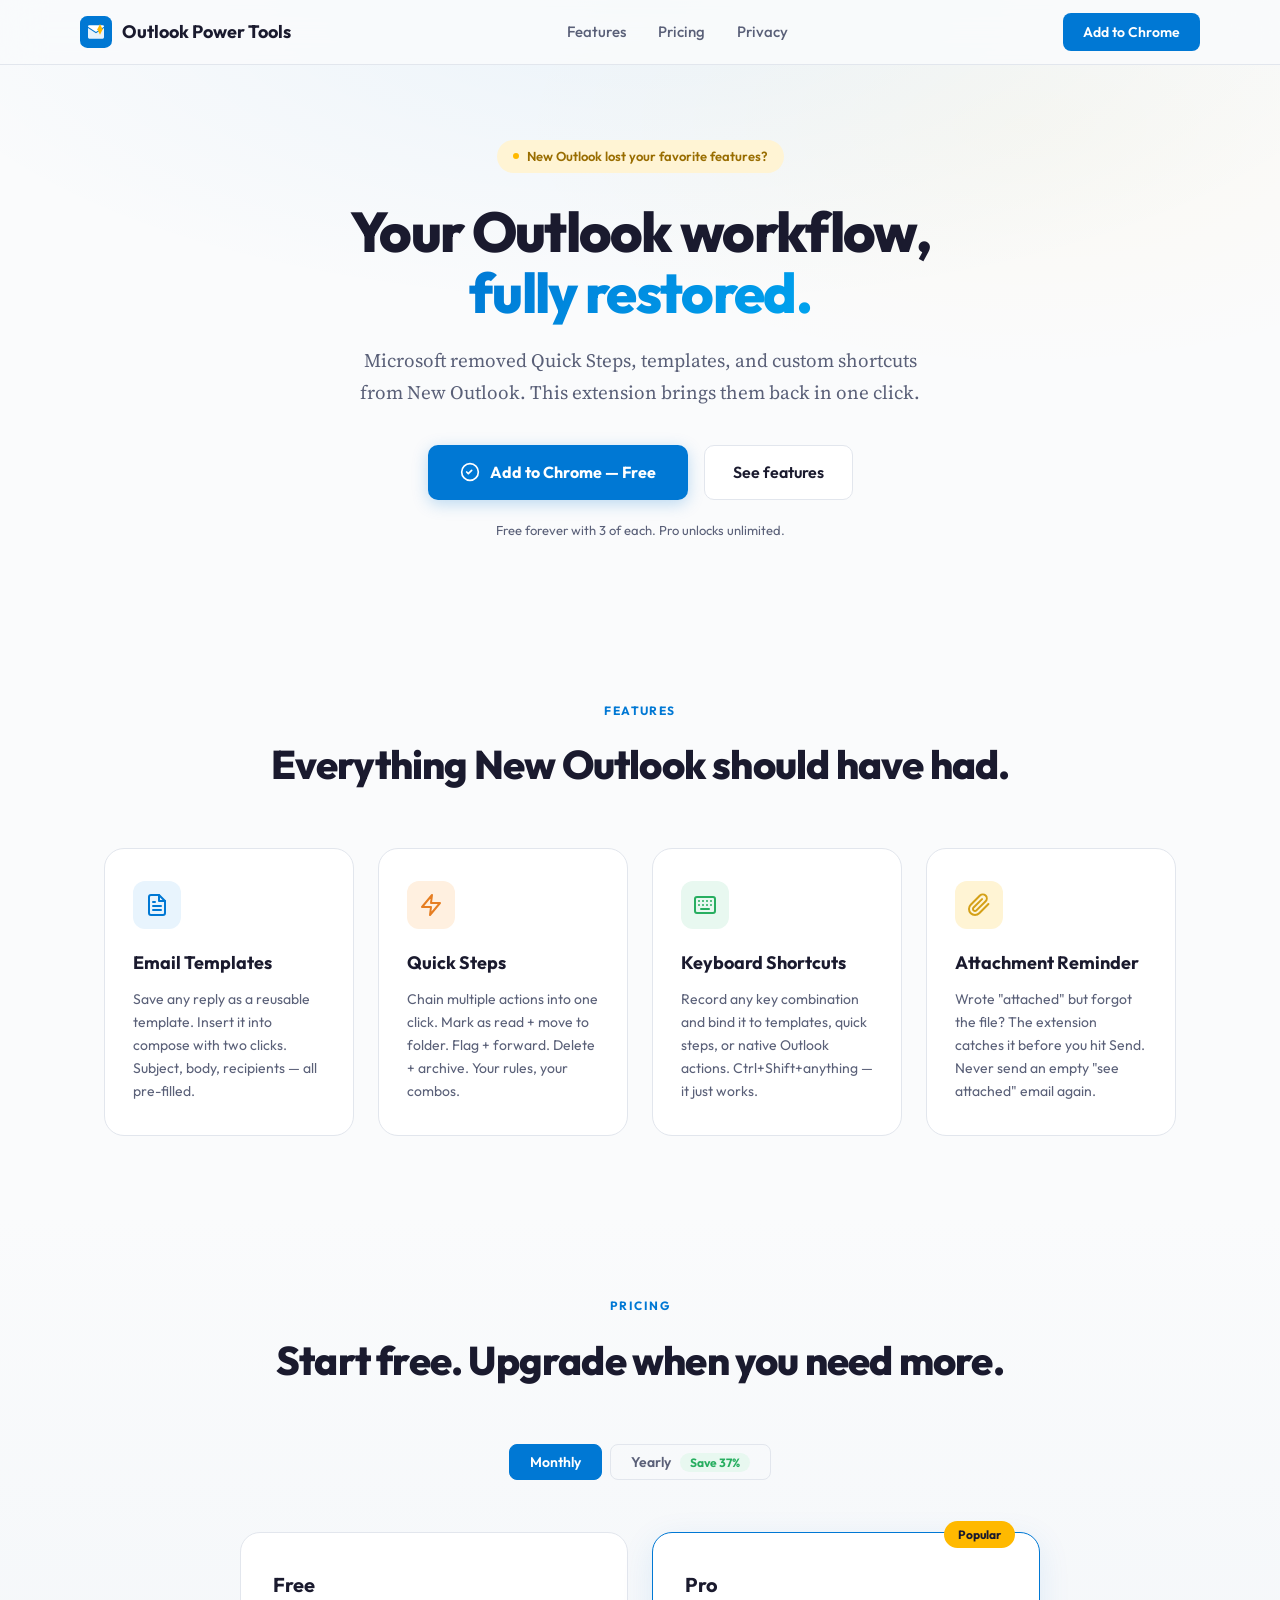
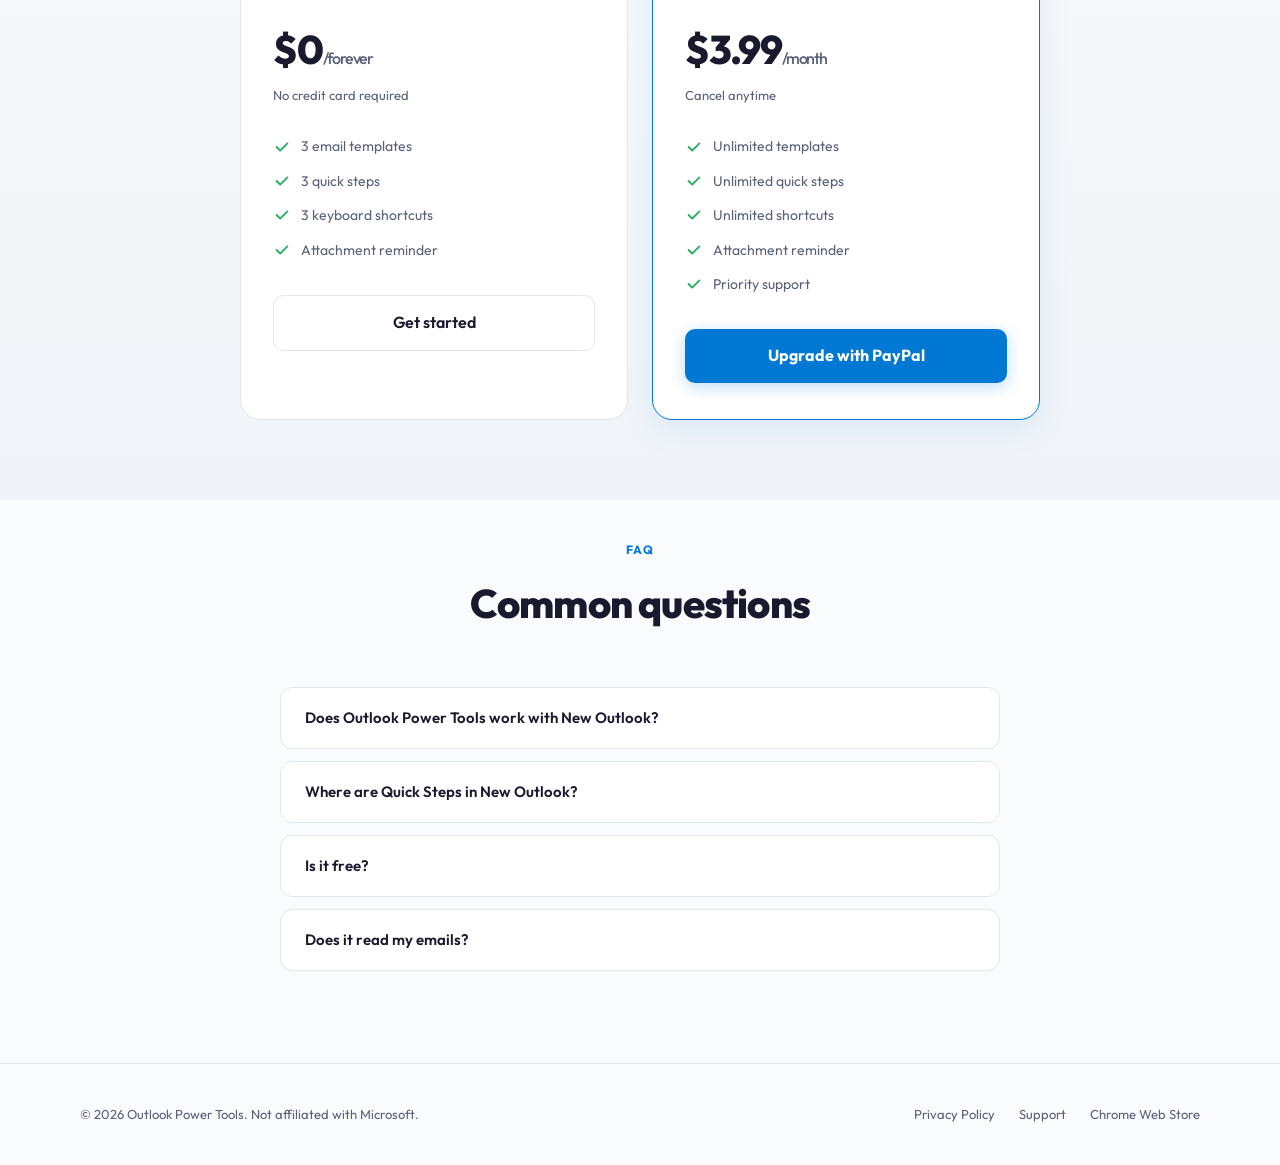
==== index.html @ baf01edd "fix: фавиконки, og-image, webmanifest, SEO теги Co-Authored-By: Claude Opus 4.6 (1M context) <norepl" ====
<!DOCTYPE html>
<html lang="en">
<head>
  <meta charset="UTF-8">
  <meta name="viewport" content="width=device-width, initial-scale=1.0">
  <title>Outlook Power Tools — Templates, Quick Steps & Shortcuts for New Outlook</title>
  <meta name="description" content="Bring back email templates, quick steps, keyboard shortcuts and attachment reminder to New Outlook. Free Chrome extension for Outlook 365 and outlook.live.com.">
  <link rel="canonical" href="https://outlookpowertools.com/">
  <link rel="icon" type="image/png" sizes="96x96" href="/favicon-96x96.png">
  <link rel="icon" type="image/svg+xml" href="/favicon.svg">
  <link rel="shortcut icon" href="/favicon.ico">
  <link rel="apple-touch-icon" sizes="180x180" href="/apple-touch-icon.png">
  <link rel="manifest" href="/site.webmanifest">

  <!-- Open Graph -->
  <meta property="og:title" content="Outlook Power Tools — Restore Missing Features in New Outlook">
  <meta property="og:description" content="Email templates, quick steps, keyboard shortcuts and attachment reminder for New Outlook. Free Chrome extension.">
  <meta property="og:type" content="website">
  <meta property="og:url" content="https://outlookpowertools.com/">
  <meta property="og:image" content="https://outlookpowertools.com/og-image.png">
  <meta property="og:locale" content="en_US">
  <meta property="og:site_name" content="Outlook Power Tools">
  <meta name="twitter:card" content="summary_large_image">
  <meta name="twitter:title" content="Outlook Power Tools — Restore Missing Features in New Outlook">
  <meta name="twitter:description" content="Email templates, quick steps, keyboard shortcuts and attachment reminder. Free Chrome extension.">
  <meta name="twitter:image" content="https://outlookpowertools.com/og-image.png">

  <!-- Schema.org JSON-LD -->
  <script type="application/ld+json">
  {
    "@context": "https://schema.org",
    "@type": "SoftwareApplication",
    "name": "Outlook Power Tools",
    "description": "Chrome extension that brings back email templates, quick steps, keyboard shortcuts and attachment reminder to New Outlook (OWA).",
    "url": "https://outlookpowertools.com/",
    "applicationCategory": "BrowserExtension",
    "operatingSystem": "Chrome",
    "offers": [
      {
        "@type": "Offer",
        "price": "0",
        "priceCurrency": "USD",
        "description": "Free plan: 3 templates, 3 quick steps, 3 shortcuts"
      },
      {
        "@type": "Offer",
        "price": "3.99",
        "priceCurrency": "USD",
        "billingIncrement": "P1M",
        "description": "Pro monthly: unlimited templates, quick steps, shortcuts"
      }
    ],
    "author": {
      "@type": "Organization",
      "name": "Outlook Power Tools",
      "url": "https://outlookpowertools.com/"
    }
  }
  </script>
  <script type="application/ld+json">
  {
    "@context": "https://schema.org",
    "@type": "FAQPage",
    "mainEntity": [
      {
        "@type": "Question",
        "name": "Does Outlook Power Tools work with New Outlook?",
        "acceptedAnswer": {
          "@type": "Answer",
          "text": "Yes. It works on outlook.live.com, outlook.office.com, and outlook.office365.com — all versions of New Outlook in the browser."
        }
      },
      {
        "@type": "Question",
        "name": "Is it free?",
        "acceptedAnswer": {
          "@type": "Answer",
          "text": "Yes. The free plan includes 3 email templates, 3 quick steps, 3 keyboard shortcuts, and the attachment reminder. Pro ($3.99/mo) unlocks unlimited."
        }
      },
      {
        "@type": "Question",
        "name": "Where are Quick Steps in New Outlook?",
        "acceptedAnswer": {
          "@type": "Answer",
          "text": "Microsoft limited Quick Steps in New Outlook. Outlook Power Tools restores them as a Chrome extension — create custom action combos (mark as read + move, flag + forward) and run them with one click."
        }
      },
      {
        "@type": "Question",
        "name": "Does it read my emails?",
        "acceptedAnswer": {
          "@type": "Answer",
          "text": "No. Templates and shortcuts are stored locally in your browser (chrome.storage). The extension does not read, store, or transmit email content."
        }
      }
    ]
  }
  </script>

  <link rel="preconnect" href="https://fonts.googleapis.com">
  <link rel="preconnect" href="https://fonts.gstatic.com" crossorigin>
  <link href="https://fonts.googleapis.com/css2?family=Outfit:wght@400;500;600;700;800&family=Source+Serif+4:ital,wght@0,400;0,600;1,400&display=swap" rel="stylesheet">
  <style>
    *, *::before, *::after { margin: 0; padding: 0; box-sizing: border-box; }

    :root {
      --blue: #0078D4;
      --blue-dark: #005A9E;
      --blue-light: #E8F4FD;
      --amber: #FFB900;
      --amber-light: #FFF4D4;
      --bg: #FAFBFC;
      --surface: #FFFFFF;
      --text: #1A1A2E;
      --text-secondary: #5A6078;
      --border: #E2E6ED;
      --radius: 12px;
      --radius-lg: 20px;
    }

    html { scroll-behavior: smooth; }

    body {
      font-family: 'Outfit', sans-serif;
      background: var(--bg);
      color: var(--text);
      line-height: 1.6;
      -webkit-font-smoothing: antialiased;
    }

    /* ===== NAV ===== */
    nav {
      position: fixed; top: 0; left: 0; right: 0; z-index: 100;
      background: rgba(250, 251, 252, 0.85);
      backdrop-filter: blur(20px);
      border-bottom: 1px solid var(--border);
      padding: 0 24px;
    }
    .nav-inner {
      max-width: 1120px; margin: 0 auto;
      display: flex; align-items: center; justify-content: space-between;
      height: 64px;
    }
    .nav-brand {
      display: flex; align-items: center; gap: 10px;
      font-weight: 700; font-size: 18px; color: var(--text);
      text-decoration: none;
    }
    .nav-brand svg { width: 32px; height: 32px; }
    .nav-links { display: flex; gap: 32px; list-style: none; }
    .nav-links a {
      color: var(--text-secondary); text-decoration: none;
      font-size: 15px; font-weight: 500;
      transition: color 0.2s;
    }
    .nav-links a:hover { color: var(--blue); }
    .nav-cta {
      background: var(--blue); color: white;
      padding: 8px 20px; border-radius: 8px;
      text-decoration: none; font-weight: 600; font-size: 14px;
      transition: background 0.2s, transform 0.15s;
    }
    .nav-cta:hover { background: var(--blue-dark); transform: translateY(-1px); }

    /* ===== HERO ===== */
    .hero {
      padding: 140px 24px 80px;
      text-align: center;
      position: relative;
      overflow: hidden;
    }
    .hero::before {
      content: '';
      position: absolute; top: 0; left: 0; right: 0; bottom: 0;
      background:
        radial-gradient(ellipse 60% 50% at 50% 0%, rgba(0,120,212,0.06) 0%, transparent 100%),
        radial-gradient(ellipse 40% 40% at 80% 20%, rgba(255,185,0,0.04) 0%, transparent 100%);
      pointer-events: none;
    }
    .hero-inner { max-width: 780px; margin: 0 auto; position: relative; }
    .hero-badge {
      display: inline-flex; align-items: center; gap: 8px;
      background: var(--amber-light); color: #996D00;
      padding: 6px 16px; border-radius: 100px;
      font-size: 13px; font-weight: 600;
      margin-bottom: 28px;
      animation: fadeInDown 0.6s ease-out;
    }
    .hero-badge::before {
      content: ''; width: 6px; height: 6px;
      background: var(--amber); border-radius: 50%;
    }
    h1 {
      font-size: clamp(36px, 5vw, 56px);
      font-weight: 800;
      line-height: 1.1;
      letter-spacing: -0.03em;
      margin-bottom: 20px;
      animation: fadeInUp 0.7s ease-out;
    }
    h1 .accent {
      background: linear-gradient(135deg, var(--blue) 0%, #00A4EF 100%);
      -webkit-background-clip: text; -webkit-text-fill-color: transparent;
      background-clip: text;
    }
    .hero-sub {
      font-family: 'Source Serif 4', serif;
      font-size: 19px; color: var(--text-secondary);
      max-width: 560px; margin: 0 auto 36px;
      line-height: 1.7;
      animation: fadeInUp 0.8s ease-out;
    }
    .hero-actions {
      display: flex; gap: 16px; justify-content: center; flex-wrap: wrap;
      animation: fadeInUp 0.9s ease-out;
    }
    .btn-primary {
      display: inline-flex; align-items: center; gap: 10px;
      background: var(--blue); color: white;
      padding: 14px 32px; border-radius: 10px;
      text-decoration: none; font-weight: 700; font-size: 16px;
      transition: all 0.2s; border: none; cursor: pointer;
      box-shadow: 0 4px 16px rgba(0,120,212,0.25);
    }
    .btn-primary:hover {
      background: var(--blue-dark);
      transform: translateY(-2px);
      box-shadow: 0 8px 24px rgba(0,120,212,0.3);
    }
    .btn-primary svg { width: 20px; height: 20px; }
    .btn-secondary {
      display: inline-flex; align-items: center; gap: 8px;
      background: var(--surface); color: var(--text);
      padding: 14px 28px; border-radius: 10px;
      text-decoration: none; font-weight: 600; font-size: 16px;
      border: 1px solid var(--border);
      transition: all 0.2s;
    }
    .btn-secondary:hover {
      border-color: var(--blue); color: var(--blue);
      transform: translateY(-1px);
    }
    .hero-note {
      margin-top: 20px; font-size: 13px;
      color: var(--text-secondary);
      animation: fadeInUp 1s ease-out;
    }

    /* ===== FEATURES ===== */
    .features {
      padding: 80px 24px;
      max-width: 1120px; margin: 0 auto;
    }
    .section-label {
      text-transform: uppercase; letter-spacing: 0.12em;
      font-size: 12px; font-weight: 700; color: var(--blue);
      text-align: center; margin-bottom: 12px;
    }
    .section-title {
      text-align: center; font-size: clamp(28px, 3.5vw, 40px);
      font-weight: 800; letter-spacing: -0.02em;
      margin-bottom: 52px;
    }
    .features-grid {
      display: grid;
      grid-template-columns: repeat(auto-fit, minmax(250px, 1fr));
      gap: 24px;
    }
    .feature-card {
      background: var(--surface);
      border: 1px solid var(--border);
      border-radius: var(--radius-lg);
      padding: 32px 28px;
      transition: all 0.3s;
      position: relative;
      overflow: hidden;
    }
    .feature-card::after {
      content: '';
      position: absolute; top: 0; left: 0; right: 0;
      height: 3px; background: var(--blue);
      transform: scaleX(0); transform-origin: left;
      transition: transform 0.3s;
    }
    .feature-card:hover {
      border-color: transparent;
      box-shadow: 0 8px 32px rgba(0,0,0,0.06), 0 0 0 1px rgba(0,120,212,0.1);
      transform: translateY(-4px);
    }
    .feature-card:hover::after { transform: scaleX(1); }
    .feature-icon {
      width: 48px; height: 48px;
      border-radius: 12px;
      display: flex; align-items: center; justify-content: center;
      margin-bottom: 20px;
      font-size: 22px;
    }
    .feature-icon.tpl { background: var(--blue-light); color: var(--blue); }
    .feature-icon.qs { background: #FFF0E0; color: #E67E22; }
    .feature-icon.kb { background: #E8F8F0; color: #27AE60; }
    .feature-icon.att { background: var(--amber-light); color: #D4A017; }
    .feature-card h3 {
      font-size: 18px; font-weight: 700;
      margin-bottom: 10px;
    }
    .feature-card p {
      font-size: 14px; line-height: 1.65;
      color: var(--text-secondary);
    }

    /* ===== PRICING ===== */
    .pricing {
      padding: 80px 24px;
      background: linear-gradient(180deg, var(--bg) 0%, #F0F4F8 100%);
    }
    .pricing-inner { max-width: 800px; margin: 0 auto; }
    .pricing-grid {
      display: grid;
      grid-template-columns: 1fr 1fr;
      gap: 24px; margin-top: 52px;
    }
    .price-card {
      background: var(--surface);
      border: 1px solid var(--border);
      border-radius: var(--radius-lg);
      padding: 36px 32px;
      position: relative;
    }
    .price-card.pro {
      border-color: var(--blue);
      box-shadow: 0 8px 32px rgba(0,120,212,0.1);
    }
    .price-card.pro::before {
      content: 'Popular';
      position: absolute; top: -12px; right: 24px;
      background: var(--amber); color: #1A1A2E;
      font-size: 12px; font-weight: 700;
      padding: 4px 14px; border-radius: 100px;
    }
    .price-card h3 {
      font-size: 20px; font-weight: 700;
      margin-bottom: 4px;
    }
    .price-card .price {
      font-size: 40px; font-weight: 800;
      letter-spacing: -0.03em;
      margin: 16px 0 4px;
    }
    .price-card .price span { font-size: 16px; font-weight: 500; color: var(--text-secondary); }
    .price-card .price-note {
      font-size: 13px; color: var(--text-secondary);
      margin-bottom: 24px;
    }
    .price-card ul {
      list-style: none; margin-bottom: 28px;
    }
    .price-card li {
      padding: 6px 0; font-size: 14px;
      display: flex; align-items: center; gap: 10px;
      color: var(--text-secondary);
    }
    .price-card li::before {
      content: '';
      width: 18px; height: 18px; flex-shrink: 0;
      background: url("data:image/svg+xml,%3Csvg xmlns='http://www.w3.org/2000/svg' viewBox='0 0 20 20' fill='%2327AE60'%3E%3Cpath d='M16.707 5.293a1 1 0 010 1.414l-8 8a1 1 0 01-1.414 0l-4-4a1 1 0 111.414-1.414L8 12.586l7.293-7.293a1 1 0 011.414 0z'/%3E%3C/svg%3E") no-repeat center/contain;
    }
    .price-card .btn-primary { width: 100%; justify-content: center; }
    .price-card .btn-secondary { width: 100%; justify-content: center; }
    .price-toggle {
      display: flex; gap: 8px; justify-content: center;
      margin-bottom: 8px;
    }
    .price-toggle button {
      background: transparent; border: 1px solid var(--border);
      padding: 8px 20px; border-radius: 8px;
      font-family: inherit; font-size: 14px; font-weight: 600;
      cursor: pointer; color: var(--text-secondary);
      transition: all 0.2s;
    }
    .price-toggle button.active {
      background: var(--blue); color: white; border-color: var(--blue);
    }
    .price-save {
      background: #E8F8F0; color: #27AE60;
      font-size: 12px; font-weight: 700;
      padding: 2px 10px; border-radius: 100px;
      margin-left: 6px;
    }

    /* ===== FOOTER ===== */
    footer {
      padding: 40px 24px;
      border-top: 1px solid var(--border);
      text-align: center;
    }
    .footer-inner {
      max-width: 1120px; margin: 0 auto;
      display: flex; align-items: center; justify-content: space-between;
      flex-wrap: wrap; gap: 16px;
    }
    footer p { font-size: 13px; color: var(--text-secondary); }
    .footer-links { display: flex; gap: 24px; }
    .footer-links a {
      font-size: 13px; color: var(--text-secondary);
      text-decoration: none; transition: color 0.2s;
    }
    .footer-links a:hover { color: var(--blue); }

    /* ===== ANIMATIONS ===== */
    @keyframes fadeInUp {
      from { opacity: 0; transform: translateY(20px); }
      to { opacity: 1; transform: translateY(0); }
    }
    @keyframes fadeInDown {
      from { opacity: 0; transform: translateY(-10px); }
      to { opacity: 1; transform: translateY(0); }
    }

    /* ===== RESPONSIVE ===== */
    @media (max-width: 768px) {
      .nav-links { display: none; }
      .pricing-grid { grid-template-columns: 1fr; }
      .footer-inner { flex-direction: column; text-align: center; }
      .hero { padding: 120px 20px 60px; }
    }
  </style>
</head>
<body>

<!-- NAV -->
<nav>
  <div class="nav-inner">
    <a href="/" class="nav-brand">
      <svg viewBox="0 0 48 48" fill="none" xmlns="http://www.w3.org/2000/svg">
        <rect width="48" height="48" rx="11" fill="url(#g1)"/>
        <path d="M12 18l12 8 12-8v14a2 2 0 01-2 2H14a2 2 0 01-2-2V18z" fill="#fff" opacity="0.9"/>
        <path d="M12 16a2 2 0 012-2h20a2 2 0 012 2l-12 8-12-8z" fill="#fff"/>
        <path d="M30 12l4 8-4 8-4-8 4-8z" fill="#FFB900"/>
        <defs><linearGradient id="g1" x1="0" y1="0" x2="48" y2="48"><stop stop-color="#0078D4"/><stop offset="1" stop-color="#004A8C"/></linearGradient></defs>
      </svg>
      Outlook Power Tools
    </a>
    <ul class="nav-links">
      <li><a href="#features">Features</a></li>
      <li><a href="#pricing">Pricing</a></li>
      <li><a href="/privacy.html">Privacy</a></li>
    </ul>
    <a href="https://chromewebstore.google.com/detail/outlook-power-tools" class="nav-cta">Add to Chrome</a>
  </div>
</nav>

<!-- HERO -->
<section class="hero">
  <div class="hero-inner">
    <div class="hero-badge">New Outlook lost your favorite features?</div>
    <h1>Your Outlook workflow,<br><span class="accent">fully restored.</span></h1>
    <p class="hero-sub">
      Microsoft removed Quick Steps, templates, and custom shortcuts from New Outlook.
      This extension brings them back in one click.
    </p>
    <div class="hero-actions">
      <a href="https://chromewebstore.google.com/detail/outlook-power-tools" class="btn-primary">
        <svg viewBox="0 0 24 24" fill="none" stroke="currentColor" stroke-width="2" stroke-linecap="round" stroke-linejoin="round"><circle cx="12" cy="12" r="10"/><path d="M8 12l2 2 4-4"/></svg>
        Add to Chrome &mdash; Free
      </a>
      <a href="#features" class="btn-secondary">See features</a>
    </div>
    <p class="hero-note">Free forever with 3 of each. Pro unlocks unlimited.</p>
  </div>
</section>

<!-- FEATURES -->
<section class="features" id="features">
  <p class="section-label">Features</p>
  <h2 class="section-title">Everything New Outlook should have had.</h2>
  <div class="features-grid">
    <div class="feature-card">
      <div class="feature-icon tpl">
        <svg width="24" height="24" viewBox="0 0 24 24" fill="none" stroke="currentColor" stroke-width="2" stroke-linecap="round" stroke-linejoin="round"><path d="M14 2H6a2 2 0 00-2 2v16a2 2 0 002 2h12a2 2 0 002-2V8z"/><path d="M14 2v6h6"/><path d="M16 13H8"/><path d="M16 17H8"/><path d="M10 9H8"/></svg>
      </div>
      <h3>Email Templates</h3>
      <p>Save any reply as a reusable template. Insert it into compose with two clicks. Subject, body, recipients&nbsp;&mdash; all pre-filled.</p>
    </div>
    <div class="feature-card">
      <div class="feature-icon qs">
        <svg width="24" height="24" viewBox="0 0 24 24" fill="none" stroke="currentColor" stroke-width="2" stroke-linecap="round" stroke-linejoin="round"><path d="M13 2L3 14h9l-1 8 10-12h-9l1-8z"/></svg>
      </div>
      <h3>Quick Steps</h3>
      <p>Chain multiple actions into one click. Mark&nbsp;as&nbsp;read + move to folder. Flag + forward. Delete + archive. Your rules, your combos.</p>
    </div>
    <div class="feature-card">
      <div class="feature-icon kb">
        <svg width="24" height="24" viewBox="0 0 24 24" fill="none" stroke="currentColor" stroke-width="2" stroke-linecap="round" stroke-linejoin="round"><rect x="2" y="4" width="20" height="16" rx="2"/><path d="M6 8h.01"/><path d="M10 8h.01"/><path d="M14 8h.01"/><path d="M18 8h.01"/><path d="M6 12h.01"/><path d="M10 12h.01"/><path d="M14 12h.01"/><path d="M18 12h.01"/><path d="M8 16h8"/></svg>
      </div>
      <h3>Keyboard Shortcuts</h3>
      <p>Record any key combination and bind it to templates, quick steps, or native Outlook actions. Ctrl+Shift+anything&nbsp;&mdash; it just works.</p>
    </div>
    <div class="feature-card">
      <div class="feature-icon att">
        <svg width="24" height="24" viewBox="0 0 24 24" fill="none" stroke="currentColor" stroke-width="2" stroke-linecap="round" stroke-linejoin="round"><path d="M21.44 11.05l-9.19 9.19a6 6 0 01-8.49-8.49l9.19-9.19a4 4 0 015.66 5.66l-9.2 9.19a2 2 0 01-2.83-2.83l8.49-8.48"/></svg>
      </div>
      <h3>Attachment Reminder</h3>
      <p>Wrote "attached" but forgot the file? The extension catches it before you hit Send. Never send an empty "see attached" email again.</p>
    </div>
  </div>
</section>

<!-- PRICING -->
<section class="pricing" id="pricing">
  <div class="pricing-inner">
    <p class="section-label">Pricing</p>
    <h2 class="section-title">Start free. Upgrade when you need more.</h2>
    <div class="price-toggle">
      <button class="active" onclick="setPricing('monthly')">Monthly</button>
      <button onclick="setPricing('yearly')">Yearly <span class="price-save">Save 37%</span></button>
    </div>
    <div class="pricing-grid">
      <div class="price-card">
        <h3>Free</h3>
        <div class="price">$0<span>/forever</span></div>
        <p class="price-note">No credit card required</p>
        <ul>
          <li>3 email templates</li>
          <li>3 quick steps</li>
          <li>3 keyboard shortcuts</li>
          <li>Attachment reminder</li>
        </ul>
        <a href="https://chromewebstore.google.com/detail/outlook-power-tools" class="btn-secondary">Get started</a>
      </div>
      <div class="price-card pro">
        <h3>Pro</h3>
        <div class="price" id="pro-price">$3.99<span>/month</span></div>
        <p class="price-note" id="pro-note">Cancel anytime</p>
        <ul>
          <li>Unlimited templates</li>
          <li>Unlimited quick steps</li>
          <li>Unlimited shortcuts</li>
          <li>Attachment reminder</li>
          <li>Priority support</li>
        </ul>
        <a href="#" class="btn-primary" id="pro-cta" onclick="subscribe(event)">Upgrade with PayPal</a>
      </div>
    </div>
  </div>
</section>

<!-- FAQ -->
<section class="features" id="faq" style="padding-top: 40px;">
  <p class="section-label">FAQ</p>
  <h2 class="section-title">Common questions</h2>
  <div style="max-width: 720px; margin: 0 auto;">
    <details style="border: 1px solid var(--border); border-radius: var(--radius); margin-bottom: 12px; background: var(--surface);">
      <summary style="padding: 18px 24px; font-weight: 600; font-size: 15px; cursor: pointer; list-style: none;">Does Outlook Power Tools work with New Outlook?</summary>
      <p style="padding: 0 24px 18px; color: var(--text-secondary); font-size: 14px; line-height: 1.7;">Yes. It works on outlook.live.com, outlook.office.com, and outlook.office365.com — all versions of New Outlook in the browser. Compatible with any Chromium-based browser.</p>
    </details>
    <details style="border: 1px solid var(--border); border-radius: var(--radius); margin-bottom: 12px; background: var(--surface);">
      <summary style="padding: 18px 24px; font-weight: 600; font-size: 15px; cursor: pointer; list-style: none;">Where are Quick Steps in New Outlook?</summary>
      <p style="padding: 0 24px 18px; color: var(--text-secondary); font-size: 14px; line-height: 1.7;">Microsoft limited Quick Steps in New Outlook. This extension restores them — create custom action combos (mark as read + move to folder, flag + forward) and run them with one click or a keyboard shortcut.</p>
    </details>
    <details style="border: 1px solid var(--border); border-radius: var(--radius); margin-bottom: 12px; background: var(--surface);">
      <summary style="padding: 18px 24px; font-weight: 600; font-size: 15px; cursor: pointer; list-style: none;">Is it free?</summary>
      <p style="padding: 0 24px 18px; color: var(--text-secondary); font-size: 14px; line-height: 1.7;">Yes. The free plan includes 3 email templates, 3 quick steps, 3 keyboard shortcuts, and the attachment reminder (always free). Pro ($3.99/month or $29.99/year) unlocks unlimited everything.</p>
    </details>
    <details style="border: 1px solid var(--border); border-radius: var(--radius); margin-bottom: 12px; background: var(--surface);">
      <summary style="padding: 18px 24px; font-weight: 600; font-size: 15px; cursor: pointer; list-style: none;">Does it read my emails?</summary>
      <p style="padding: 0 24px 18px; color: var(--text-secondary); font-size: 14px; line-height: 1.7;">No. Templates and shortcuts are stored locally in your browser. The extension does not read, store, or transmit your email content. See our <a href="/privacy.html" style="color: var(--blue);">privacy policy</a>.</p>
    </details>
  </div>
</section>

<!-- FOOTER -->
<footer>
  <div class="footer-inner">
    <p>&copy; 2026 Outlook Power Tools. Not affiliated with Microsoft.</p>
    <div class="footer-links">
      <a href="/privacy.html">Privacy Policy</a>
      <a href="mailto:novikn552ta@gmail.com">Support</a>
      <a href="https://chromewebstore.google.com/detail/outlook-power-tools">Chrome Web Store</a>
    </div>
  </div>
</footer>

<script>
  const plans = {
    monthly: { price: '$3.99', period: '/month', note: 'Cancel anytime', id: 'P-3ED32411AR166760ENHFMPIA' },
    yearly:  { price: '$29.99', period: '/year', note: 'Billed annually', id: 'P-6L126337BR7439135NHFMPII' }
  };
  let currentPlan = 'monthly';

  function setPricing(type) {
    currentPlan = type;
    const p = plans[type];
    document.getElementById('pro-price').innerHTML = `${p.price}<span>${p.period}</span>`;
    document.getElementById('pro-note').textContent = p.note;
    document.querySelectorAll('.price-toggle button').forEach(b => b.classList.remove('active'));
    event.target.closest('button').classList.add('active');
  }

  function subscribe(e) {
    e.preventDefault();
    const planId = plans[currentPlan].id;
    window.open(`https://www.paypal.com/webapps/billing/plans/subscribe?plan_id=${planId}`, '_blank');
  }

  // Intersection Observer для анимаций
  const observer = new IntersectionObserver((entries) => {
    entries.forEach(entry => {
      if (entry.isIntersecting) {
        entry.target.style.opacity = '1';
        entry.target.style.transform = 'translateY(0)';
      }
    });
  }, { threshold: 0.1 });

  document.querySelectorAll('.feature-card, .price-card').forEach(el => {
    el.style.opacity = '0';
    el.style.transform = 'translateY(20px)';
    el.style.transition = 'opacity 0.5s ease, transform 0.5s ease';
    observer.observe(el);
  });
</script>

</body>
</html>
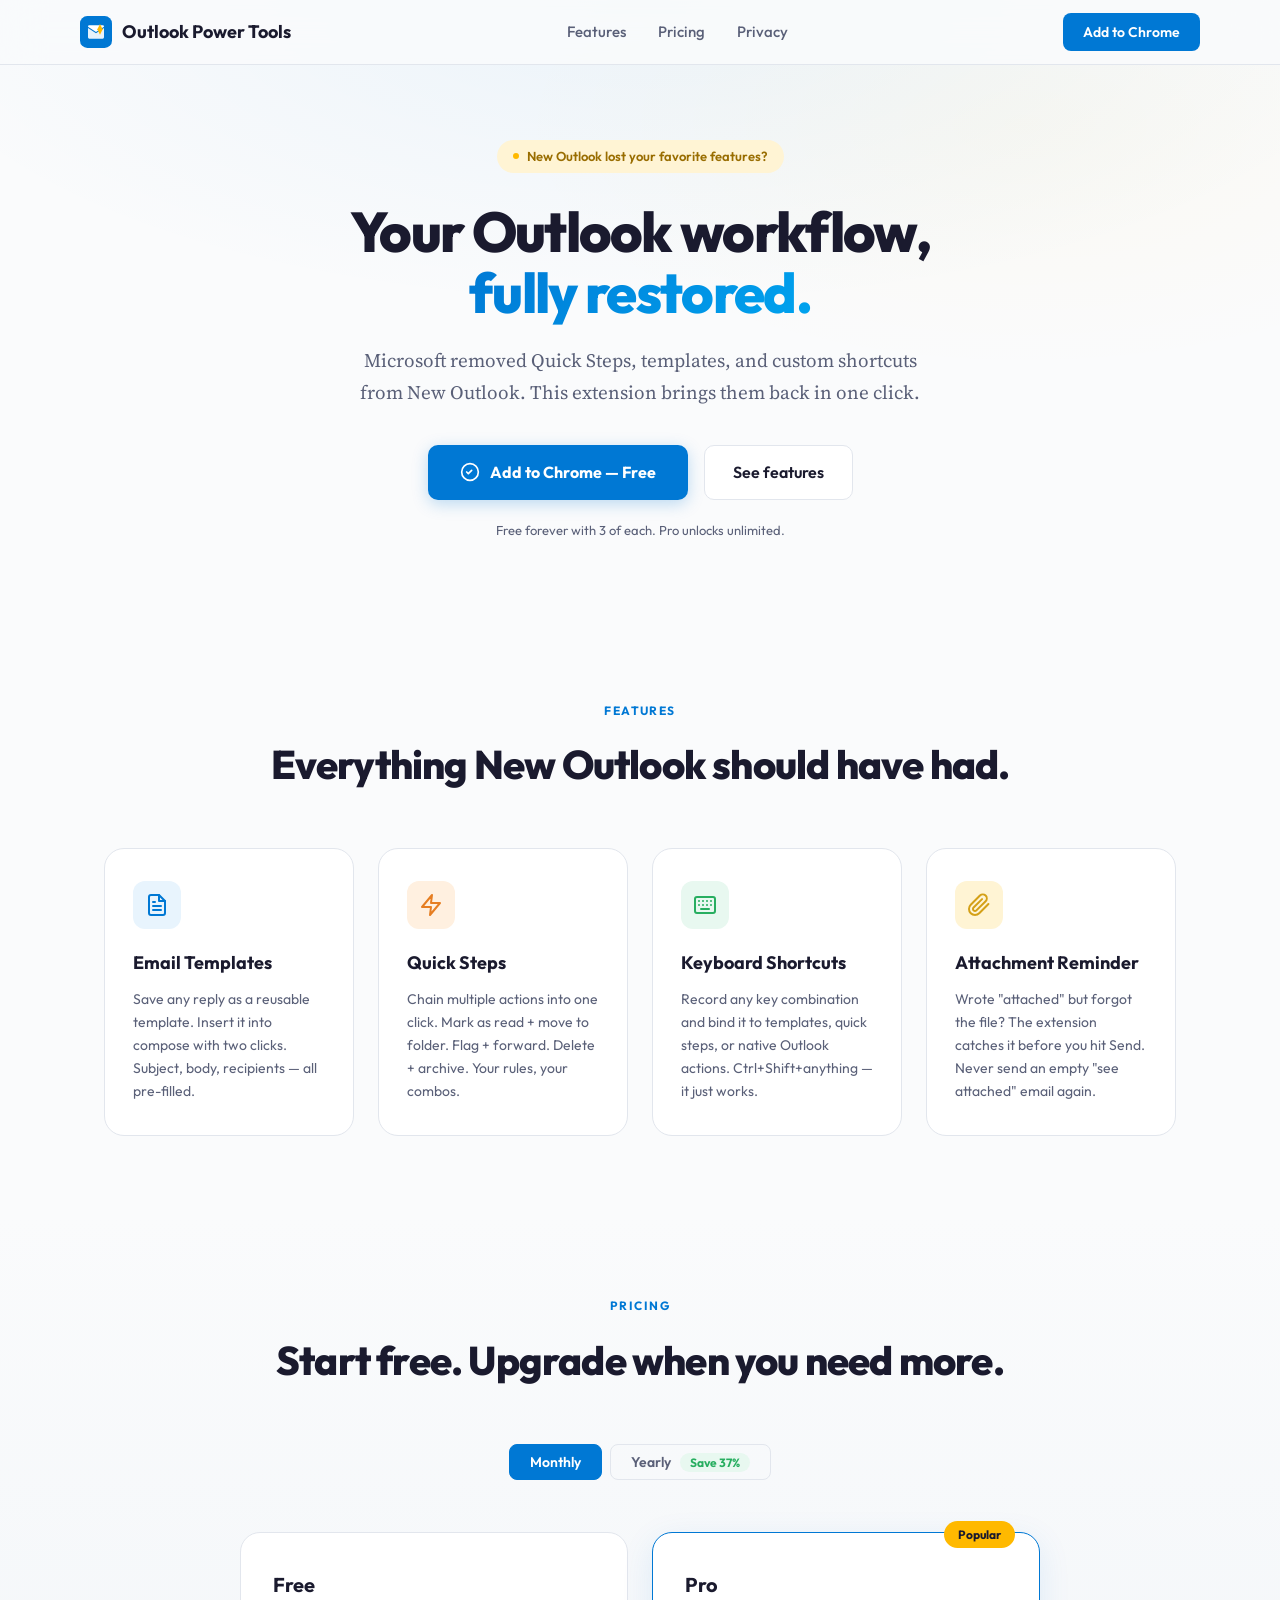
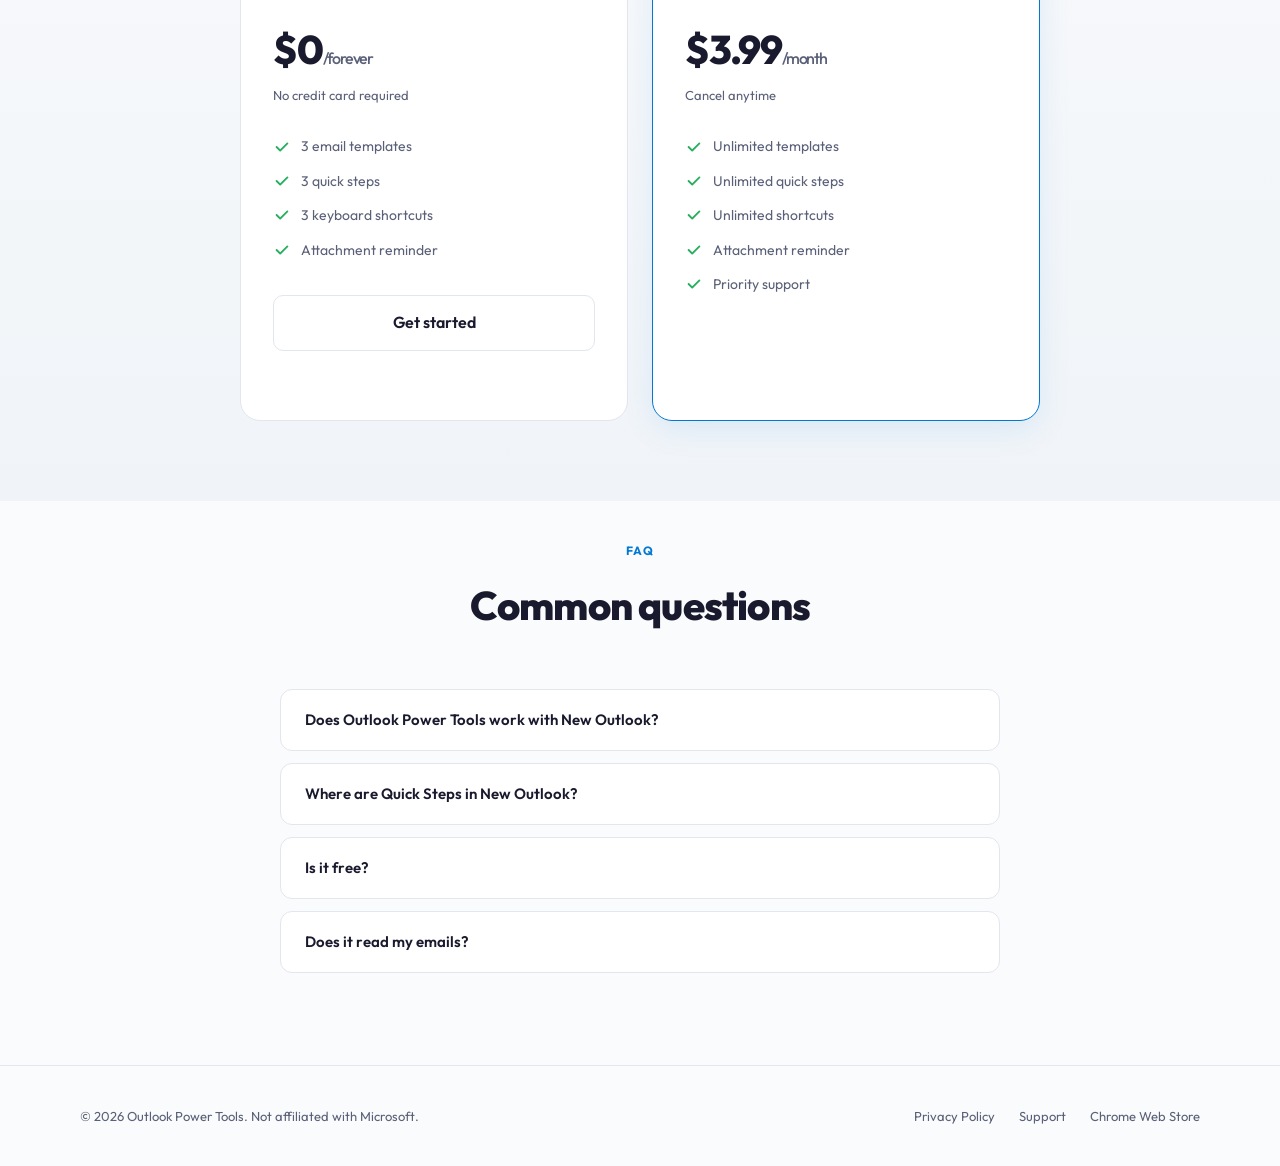
==== commit f6817ed8: "feat: PayPal JS SDK — настоящие кнопки подписки + модалка с license key Co-Authored-By: Claude Opus " ====
--- a/index.html
+++ b/index.html
@@ -388,6 +388,60 @@
       margin-left: 6px;
     }
 
+    /* ===== PAYPAL BUTTON ===== */
+    #paypal-button-container {
+      min-height: 55px;
+    }
+
+    /* ===== SUCCESS MODAL ===== */
+    .modal-overlay {
+      display: none;
+      position: fixed; top: 0; left: 0; right: 0; bottom: 0;
+      background: rgba(0,0,0,0.5); z-index: 200;
+      align-items: center; justify-content: center;
+      backdrop-filter: blur(4px);
+    }
+    .modal-overlay.active { display: flex; }
+    .modal {
+      background: var(--surface);
+      border-radius: var(--radius-lg);
+      padding: 40px 36px;
+      max-width: 480px; width: 90%;
+      text-align: center;
+      box-shadow: 0 24px 64px rgba(0,0,0,0.15);
+      animation: fadeInUp 0.3s ease-out;
+    }
+    .modal-icon {
+      width: 64px; height: 64px;
+      background: #E8F8F0; border-radius: 50%;
+      display: flex; align-items: center; justify-content: center;
+      margin: 0 auto 20px;
+      font-size: 28px;
+    }
+    .modal h3 { font-size: 22px; font-weight: 800; margin-bottom: 8px; }
+    .modal p { font-size: 14px; color: var(--text-secondary); line-height: 1.7; margin-bottom: 20px; }
+    .license-key-box {
+      background: #F5F7FA;
+      border: 2px dashed var(--blue);
+      border-radius: 10px;
+      padding: 16px;
+      margin-bottom: 20px;
+      font-family: 'Courier New', monospace;
+      font-size: 16px; font-weight: 700;
+      letter-spacing: 0.5px;
+      color: var(--text);
+      word-break: break-all;
+      cursor: pointer;
+      transition: background 0.2s;
+    }
+    .license-key-box:hover { background: var(--blue-light); }
+    .license-key-box .hint {
+      display: block; font-size: 11px; font-weight: 500;
+      color: var(--text-secondary); margin-top: 8px;
+      font-family: 'Outfit', sans-serif;
+    }
+    .modal .btn-primary { display: inline-flex; }
+
     /* ===== FOOTER ===== */
     footer {
       padding: 40px 24px;
@@ -539,7 +593,7 @@
           <li>Attachment reminder</li>
           <li>Priority support</li>
         </ul>
-        <a href="#" class="btn-primary" id="pro-cta" onclick="subscribe(event)">Upgrade with PayPal</a>
+        <div id="paypal-button-container"></div>
       </div>
     </div>
   </div>
@@ -569,6 +623,22 @@
   </div>
 </section>
 
+<!-- SUCCESS MODAL -->
+<div class="modal-overlay" id="successModal">
+  <div class="modal">
+    <div class="modal-icon">
+      <svg width="32" height="32" viewBox="0 0 24 24" fill="none" stroke="#27AE60" stroke-width="2.5" stroke-linecap="round" stroke-linejoin="round"><path d="M20 6L9 17l-5-5"/></svg>
+    </div>
+    <h3>Pro activated!</h3>
+    <p>Your license key is ready. Copy it and paste into the extension:<br>Extension popup &rarr; Settings &rarr; Activate License Key</p>
+    <div class="license-key-box" id="licenseKeyBox" onclick="copyKey()">
+      <span id="licenseKeyText">...</span>
+      <span class="hint">Click to copy</span>
+    </div>
+    <a href="https://chromewebstore.google.com/detail/outlook-power-tools" class="btn-primary">Open Extension</a>
+  </div>
+</div>
+
 <!-- FOOTER -->
 <footer>
   <div class="footer-inner">
@@ -581,31 +651,86 @@
   </div>
 </footer>
 
+<script src="https://www.paypal.com/sdk/js?client-id=Ae-G0TZ2sY3pqkG-fhOuBYfs0MacW7TT4adnZzWmda5vFDdGxEVq-P0mr2WPn3RdF9kvmPkj8VK52NSt&vault=true&intent=subscription"></script>
 <script>
-  const plans = {
+  var plans = {
     monthly: { price: '$3.99', period: '/month', note: 'Cancel anytime', id: 'P-3ED32411AR166760ENHFMPIA' },
     yearly:  { price: '$29.99', period: '/year', note: 'Billed annually', id: 'P-6L126337BR7439135NHFMPII' }
   };
-  let currentPlan = 'monthly';
+  var currentPlan = 'monthly';
+  var API_BASE = 'https://nanobanana-clean.ru';
 
   function setPricing(type) {
     currentPlan = type;
-    const p = plans[type];
-    document.getElementById('pro-price').innerHTML = `${p.price}<span>${p.period}</span>`;
+    var p = plans[type];
+    document.getElementById('pro-price').innerHTML = p.price + '<span>' + p.period + '</span>';
     document.getElementById('pro-note').textContent = p.note;
-    document.querySelectorAll('.price-toggle button').forEach(b => b.classList.remove('active'));
+    document.querySelectorAll('.price-toggle button').forEach(function(b) { b.classList.remove('active'); });
     event.target.closest('button').classList.add('active');
+    renderPayPalButtons();
   }
 
-  function subscribe(e) {
-    e.preventDefault();
-    const planId = plans[currentPlan].id;
-    window.open(`https://www.paypal.com/webapps/billing/plans/subscribe?plan_id=${planId}`, '_blank');
+  function renderPayPalButtons() {
+    var container = document.getElementById('paypal-button-container');
+    container.innerHTML = '';
+    paypal.Buttons({
+      style: {
+        shape: 'rect',
+        color: 'blue',
+        layout: 'vertical',
+        label: 'subscribe'
+      },
+      createSubscription: function(data, actions) {
+        return actions.subscription.create({
+          plan_id: plans[currentPlan].id
+        });
+      },
+      onApprove: function(data) {
+        // Активировать подписку на бэкенде
+        fetch(API_BASE + '/api/activate-subscription', {
+          method: 'POST',
+          headers: { 'Content-Type': 'application/json' },
+          body: JSON.stringify({
+            subscriptionId: data.subscriptionID,
+            product: 'outlook-power-tools'
+          })
+        })
+        .then(function(r) { return r.json(); })
+        .then(function(result) {
+          if (result.success && result.key) {
+            document.getElementById('licenseKeyText').textContent = result.key;
+            document.getElementById('successModal').classList.add('active');
+          } else {
+            alert('Payment received! Contact support for your license key: novikn552ta@gmail.com\nSubscription ID: ' + data.subscriptionID);
+          }
+        })
+        .catch(function() {
+          alert('Payment received! Contact support for your license key: novikn552ta@gmail.com\nSubscription ID: ' + data.subscriptionID);
+        });
+      },
+      onError: function(err) {
+        console.error('PayPal error:', err);
+      }
+    }).render('#paypal-button-container');
   }
 
+  function copyKey() {
+    var key = document.getElementById('licenseKeyText').textContent;
+    navigator.clipboard.writeText(key).then(function() {
+      var hint = document.querySelector('.license-key-box .hint');
+      hint.textContent = 'Copied!';
+      setTimeout(function() { hint.textContent = 'Click to copy'; }, 2000);
+    });
+  }
+
+  // Закрытие модалки по клику на оверлей
+  document.getElementById('successModal').addEventListener('click', function(e) {
+    if (e.target === this) this.classList.remove('active');
+  });
+
   // Intersection Observer для анимаций
-  const observer = new IntersectionObserver((entries) => {
-    entries.forEach(entry => {
+  var observer = new IntersectionObserver(function(entries) {
+    entries.forEach(function(entry) {
       if (entry.isIntersecting) {
         entry.target.style.opacity = '1';
         entry.target.style.transform = 'translateY(0)';
@@ -613,12 +738,15 @@
     });
   }, { threshold: 0.1 });
 
-  document.querySelectorAll('.feature-card, .price-card').forEach(el => {
+  document.querySelectorAll('.feature-card, .price-card').forEach(function(el) {
     el.style.opacity = '0';
     el.style.transform = 'translateY(20px)';
     el.style.transition = 'opacity 0.5s ease, transform 0.5s ease';
     observer.observe(el);
   });
+
+  // Рендерим PayPal кнопки при загрузке
+  renderPayPalButtons();
 </script>
 
 </body>
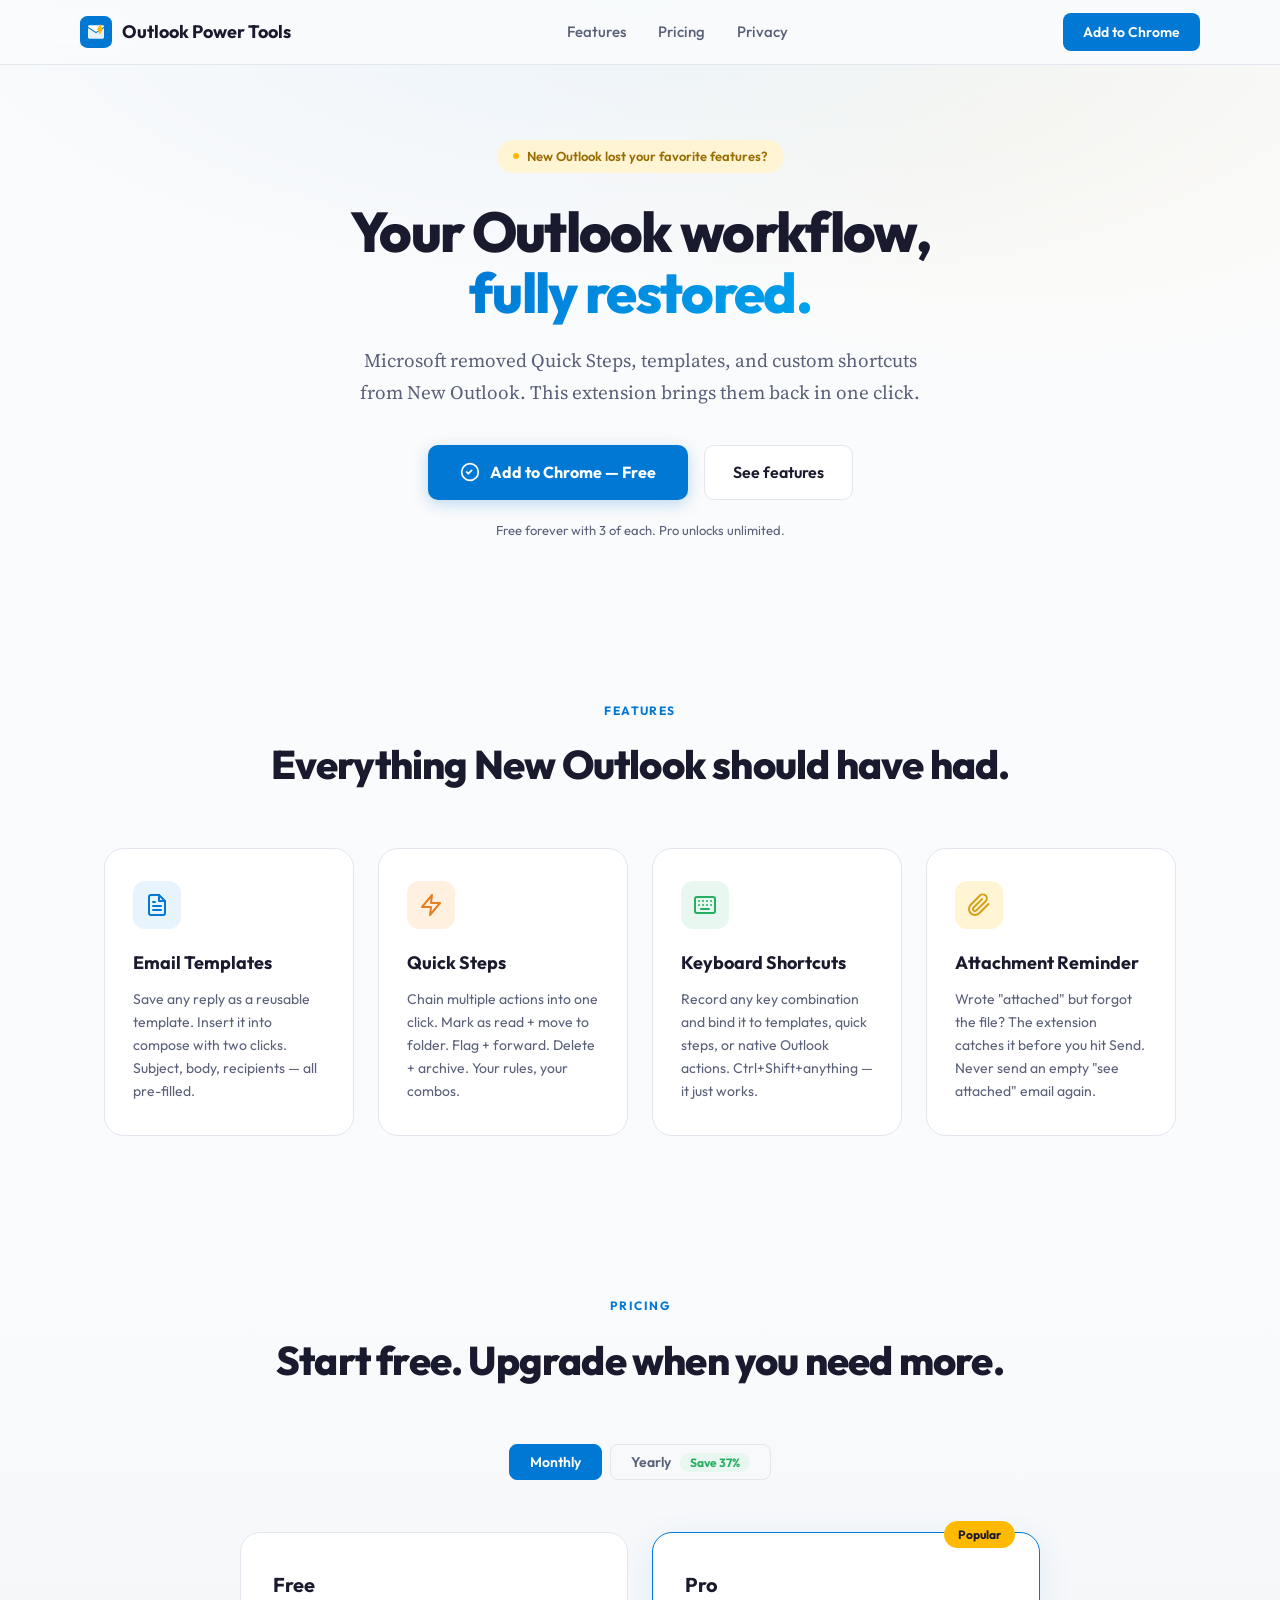
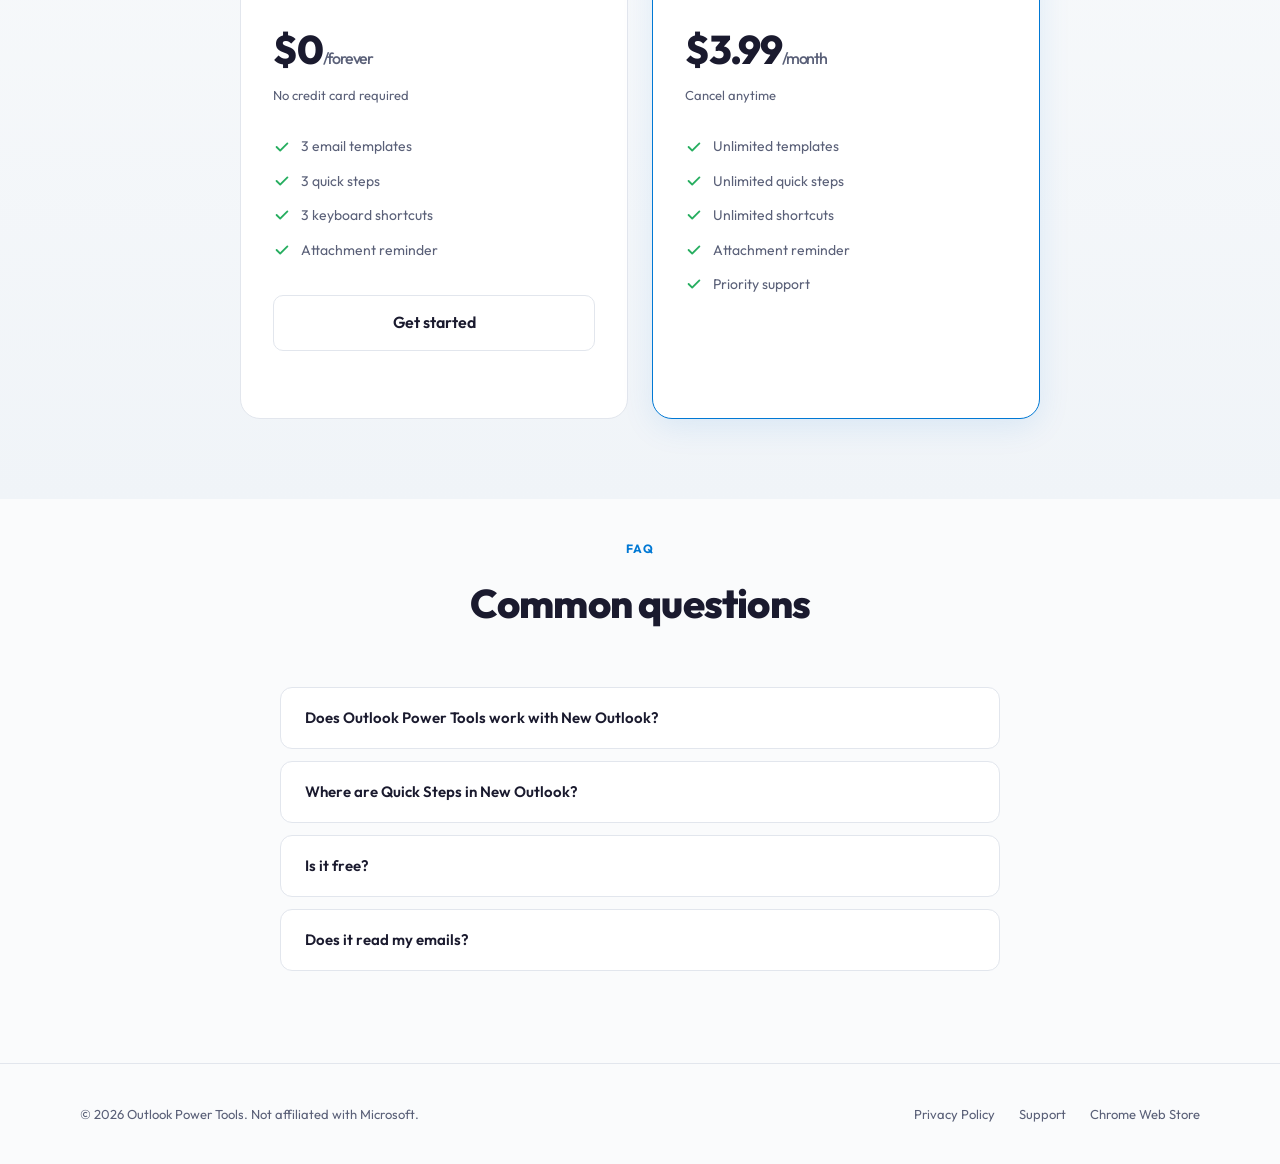
==== commit 2bf702d6: "feat: заменить PayPal на Stripe Checkout + добавить vercel.json для API proxy Co-Authored-By: Claude" ====
--- a/index.html
+++ b/index.html
@@ -593,7 +593,8 @@
           <li>Attachment reminder</li>
           <li>Priority support</li>
         </ul>
-        <div id="paypal-button-container"></div>
+        <button id="stripe-checkout-btn" onclick="startStripeCheckout()" style="width:100%; padding:14px; background:var(--primary); color:#fff; border:none; font-size:15px; font-weight:700; border-radius:var(--radius); cursor:pointer;">Subscribe — $3.99/mo</button>
+        <p id="stripe-status" style="text-align:center; font-size:13px; color:var(--text-secondary); margin-top:8px;"></p>
       </div>
     </div>
   </div>
@@ -651,14 +652,13 @@
   </div>
 </footer>
 
-<script src="https://www.paypal.com/sdk/js?client-id=Ae-G0TZ2sY3pqkG-fhOuBYfs0MacW7TT4adnZzWmda5vFDdGxEVq-P0mr2WPn3RdF9kvmPkj8VK52NSt&vault=true&intent=subscription"></script>
+<script defer src="/_vercel/insights/script.js"></script>
 <script>
   var plans = {
-    monthly: { price: '$3.99', period: '/month', note: 'Cancel anytime', id: 'P-3ED32411AR166760ENHFMPIA' },
-    yearly:  { price: '$29.99', period: '/year', note: 'Billed annually', id: 'P-6L126337BR7439135NHFMPII' }
+    monthly: { price: '$3.99', period: '/month', note: 'Cancel anytime', btnText: 'Subscribe — $3.99/mo' },
+    yearly:  { price: '$29.99', period: '/year', note: 'Billed annually', btnText: 'Subscribe — $29.99/yr' }
   };
   var currentPlan = 'monthly';
-  var API_BASE = 'https://nanobanana-clean.ru';
 
   function setPricing(type) {
     currentPlan = type;
@@ -667,51 +667,34 @@
     document.getElementById('pro-note').textContent = p.note;
     document.querySelectorAll('.price-toggle button').forEach(function(b) { b.classList.remove('active'); });
     event.target.closest('button').classList.add('active');
-    renderPayPalButtons();
+    var btn = document.getElementById('stripe-checkout-btn');
+    if (btn) btn.textContent = p.btnText;
   }
 
-  function renderPayPalButtons() {
-    var container = document.getElementById('paypal-button-container');
-    container.innerHTML = '';
-    paypal.Buttons({
-      style: {
-        shape: 'rect',
-        color: 'blue',
-        layout: 'vertical',
-        label: 'subscribe'
-      },
-      createSubscription: function(data, actions) {
-        return actions.subscription.create({
-          plan_id: plans[currentPlan].id
-        });
-      },
-      onApprove: function(data) {
-        // Активировать подписку на бэкенде
-        fetch(API_BASE + '/api/activate-subscription', {
-          method: 'POST',
-          headers: { 'Content-Type': 'application/json' },
-          body: JSON.stringify({
-            subscriptionId: data.subscriptionID,
-            product: 'outlook-power-tools'
-          })
-        })
-        .then(function(r) { return r.json(); })
-        .then(function(result) {
-          if (result.success && result.key) {
-            document.getElementById('licenseKeyText').textContent = result.key;
-            document.getElementById('successModal').classList.add('active');
-          } else {
-            alert('Payment received! Contact support for your license key: novikn552ta@gmail.com\nSubscription ID: ' + data.subscriptionID);
-          }
-        })
-        .catch(function() {
-          alert('Payment received! Contact support for your license key: novikn552ta@gmail.com\nSubscription ID: ' + data.subscriptionID);
-        });
-      },
-      onError: function(err) {
-        console.error('PayPal error:', err);
+  function startStripeCheckout() {
+    var btn = document.getElementById('stripe-checkout-btn');
+    var status = document.getElementById('stripe-status');
+    if (btn) { btn.disabled = true; btn.textContent = 'Redirecting...'; }
+    if (status) status.textContent = '';
+
+    fetch('/api/create-checkout-session', {
+      method: 'POST',
+      headers: { 'Content-Type': 'application/json' },
+      body: JSON.stringify({ plan: currentPlan, product: 'outlook-power-tools' })
+    })
+    .then(function(res) { return res.json(); })
+    .then(function(data) {
+      if (data.url) {
+        window.location.href = data.url;
+      } else {
+        if (btn) { btn.disabled = false; btn.textContent = plans[currentPlan].btnText; }
+        if (status) status.textContent = 'Something went wrong. Please try again.';
       }
-    }).render('#paypal-button-container');
+    })
+    .catch(function() {
+      if (btn) { btn.disabled = false; btn.textContent = plans[currentPlan].btnText; }
+      if (status) status.textContent = 'Connection error. Please try again.';
+    });
   }
 
   function copyKey() {
@@ -745,8 +728,22 @@
     observer.observe(el);
   });
 
-  // Рендерим PayPal кнопки при загрузке
-  renderPayPalButtons();
+  // Обработка возврата с Stripe Checkout
+  (function() {
+    var params = new URLSearchParams(window.location.search);
+    var sessionId = params.get('session_id');
+    if (!sessionId) return;
+
+    fetch('/api/checkout-success?session_id=' + encodeURIComponent(sessionId))
+      .then(function(res) { return res.json(); })
+      .then(function(data) {
+        if (data.success && data.key) {
+          document.getElementById('licenseKeyText').textContent = data.key;
+          document.getElementById('successModal').classList.add('active');
+        }
+      })
+      .catch(function() {});
+  })();
 </script>
 
 </body>
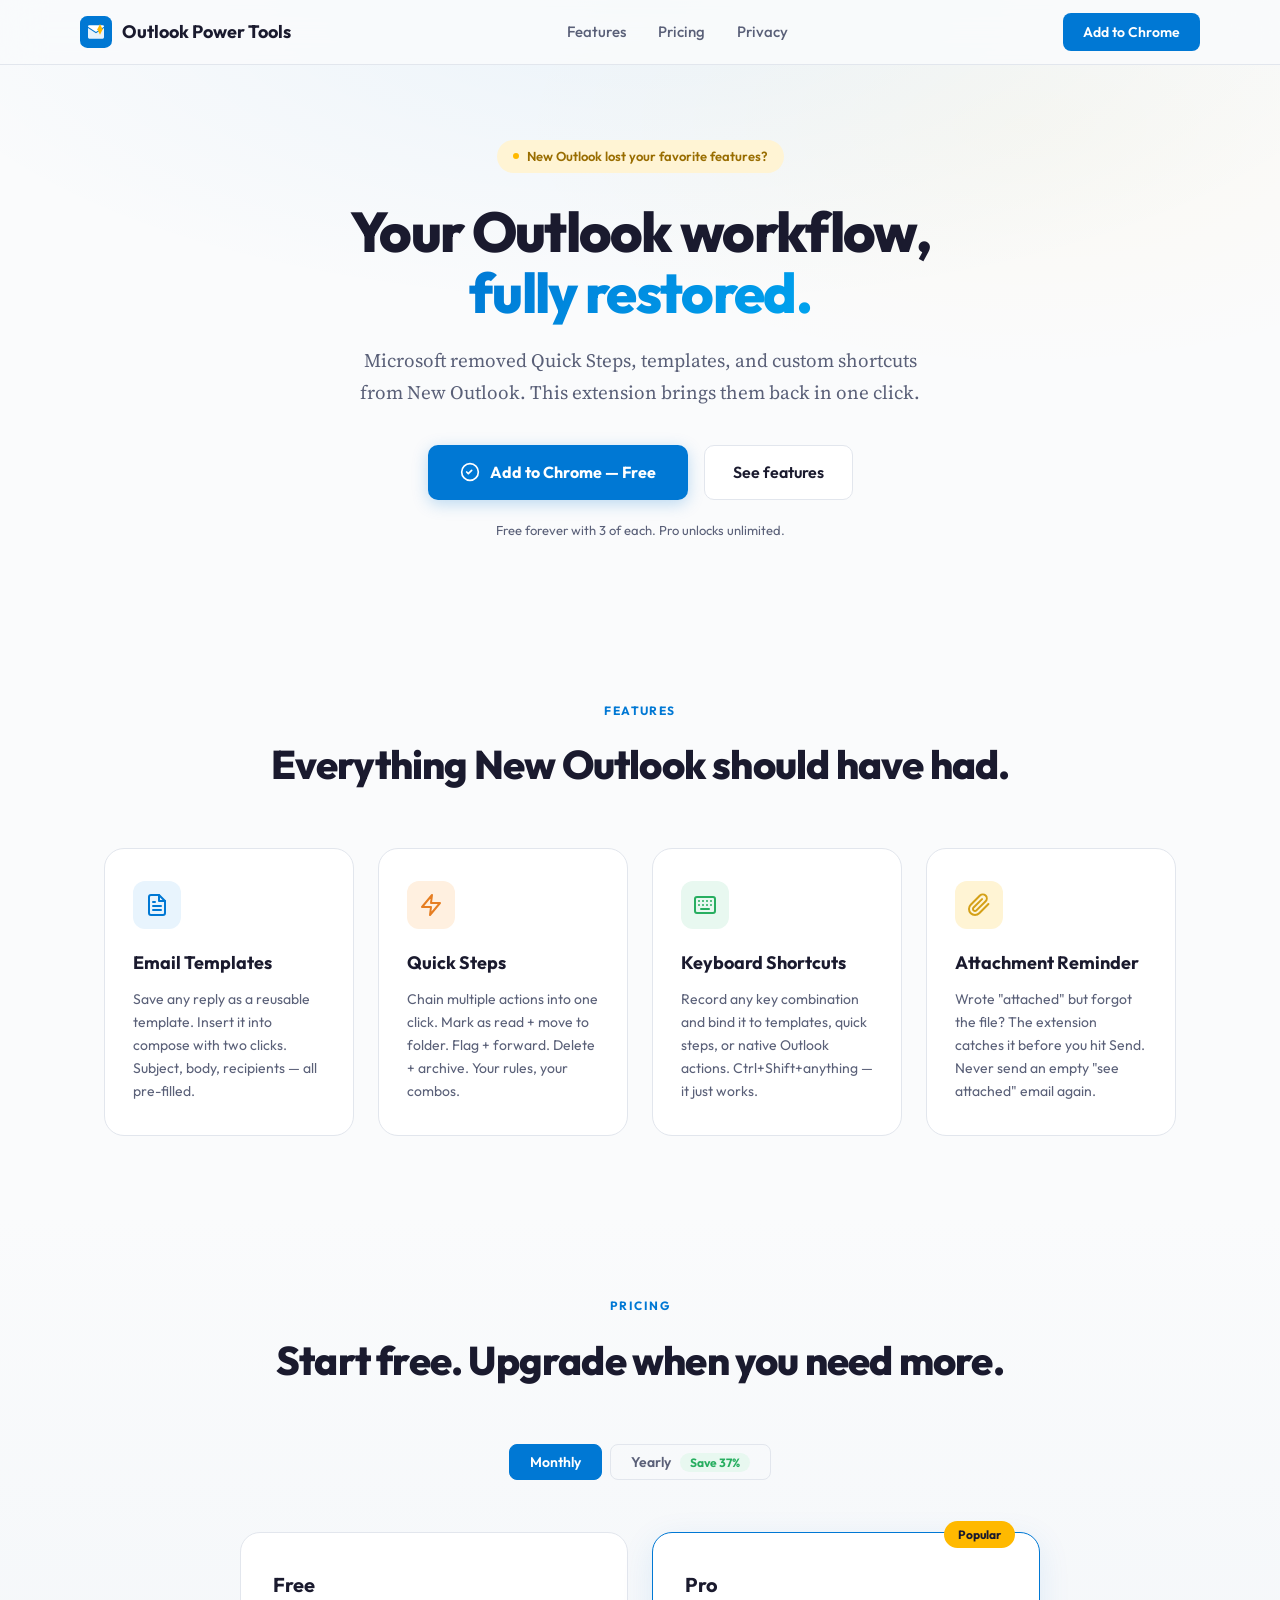
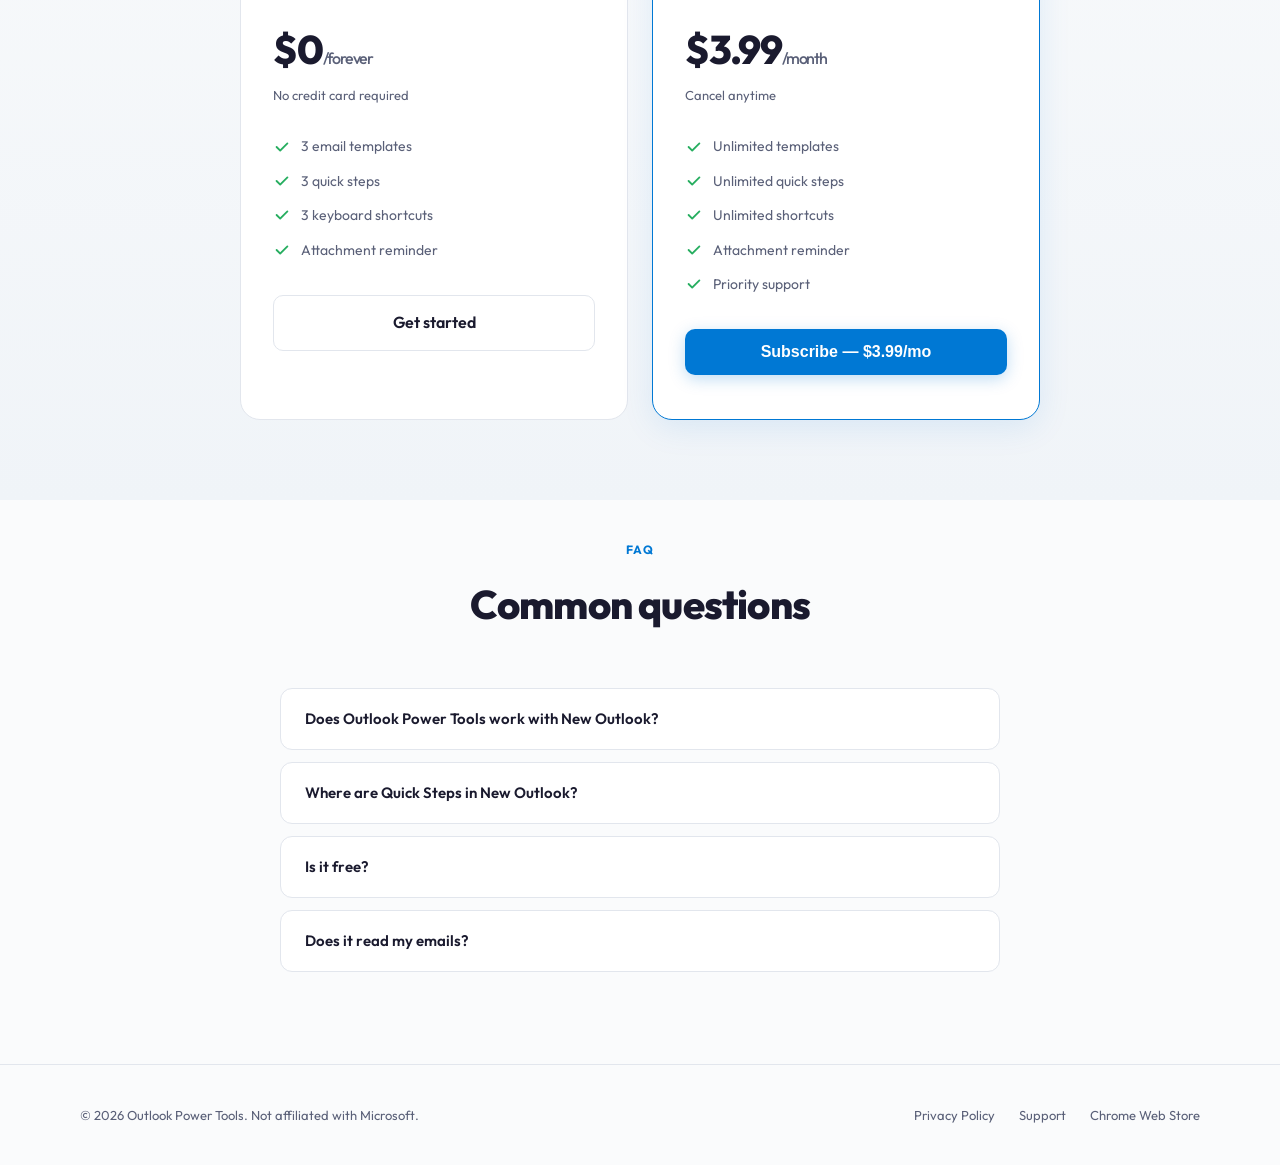
==== commit 57b0d25f: "fix: кнопка Subscribe видна — btn-primary вместо var(--primary)" ====
--- a/index.html
+++ b/index.html
@@ -593,7 +593,7 @@
           <li>Attachment reminder</li>
           <li>Priority support</li>
         </ul>
-        <button id="stripe-checkout-btn" onclick="startStripeCheckout()" style="width:100%; padding:14px; background:var(--primary); color:#fff; border:none; font-size:15px; font-weight:700; border-radius:var(--radius); cursor:pointer;">Subscribe — $3.99/mo</button>
+        <button id="stripe-checkout-btn" class="btn-primary" onclick="startStripeCheckout()">Subscribe — $3.99/mo</button>
         <p id="stripe-status" style="text-align:center; font-size:13px; color:var(--text-secondary); margin-top:8px;"></p>
       </div>
     </div>
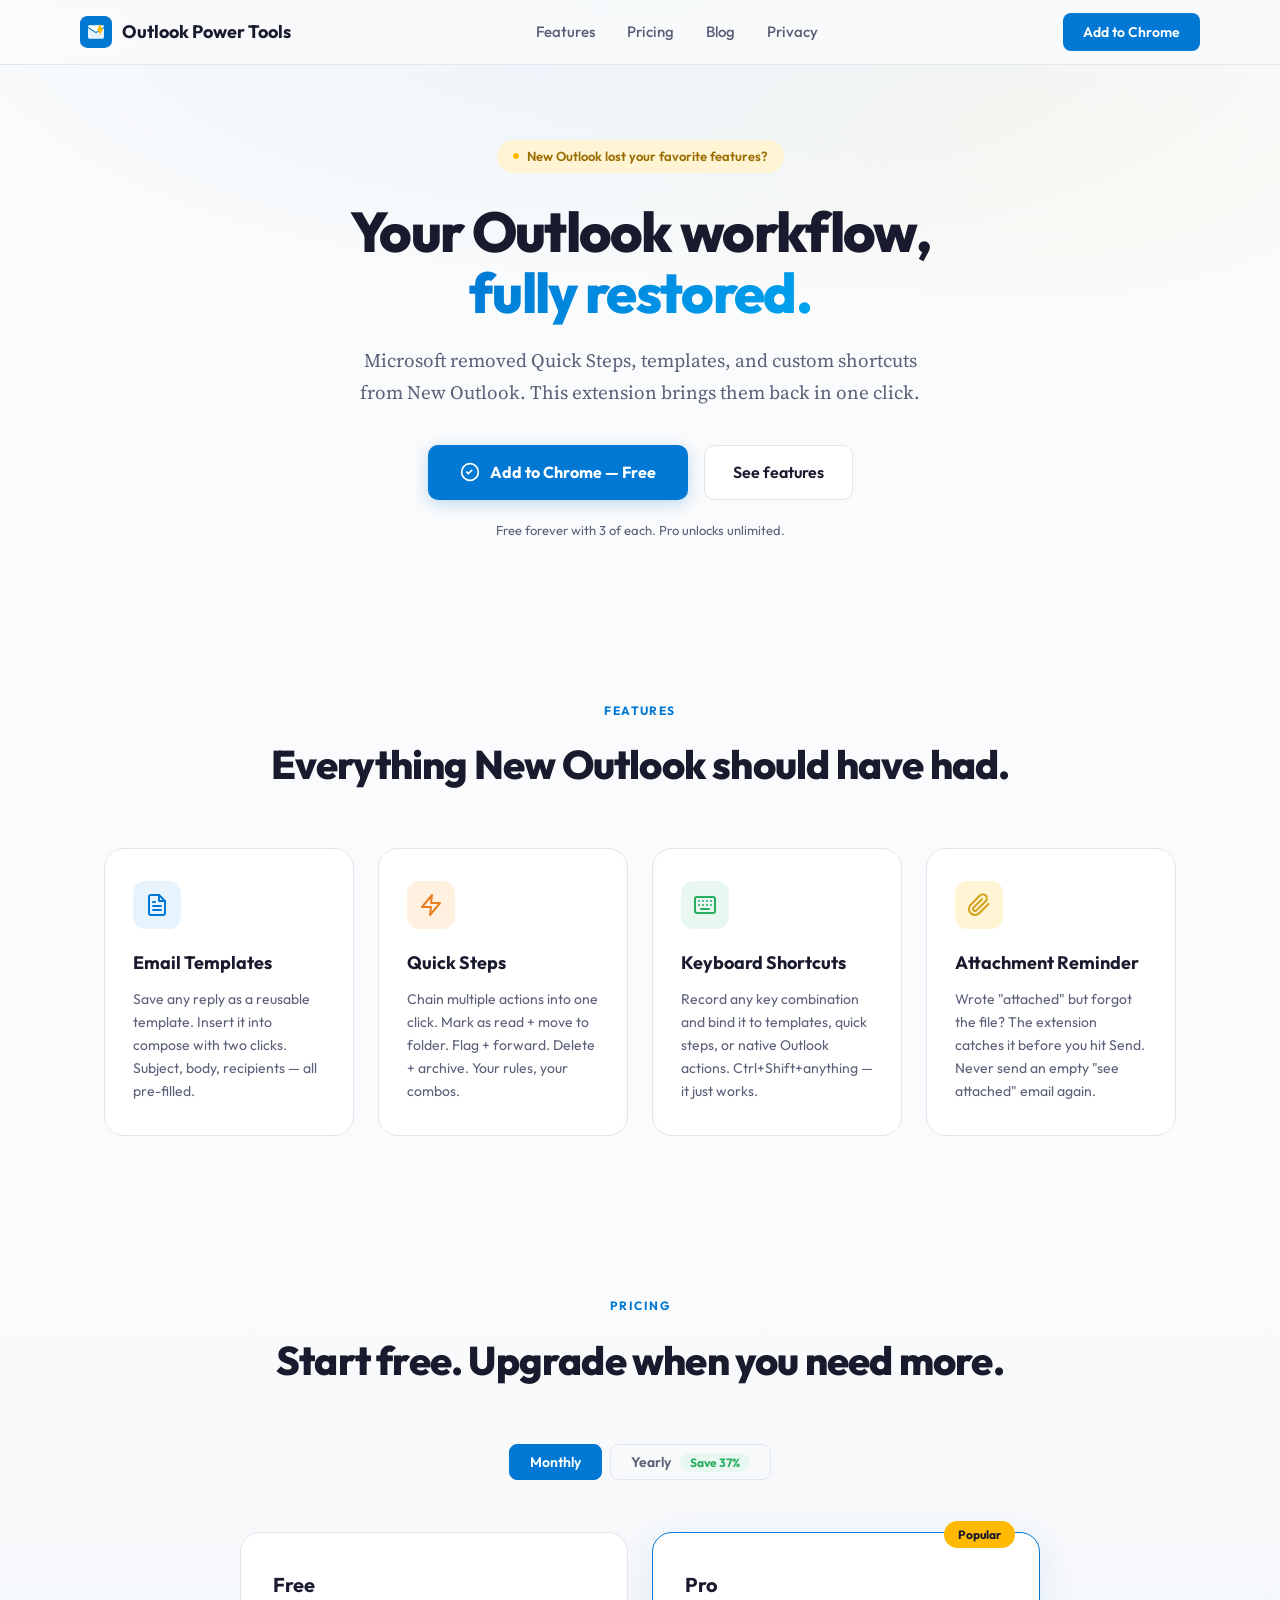
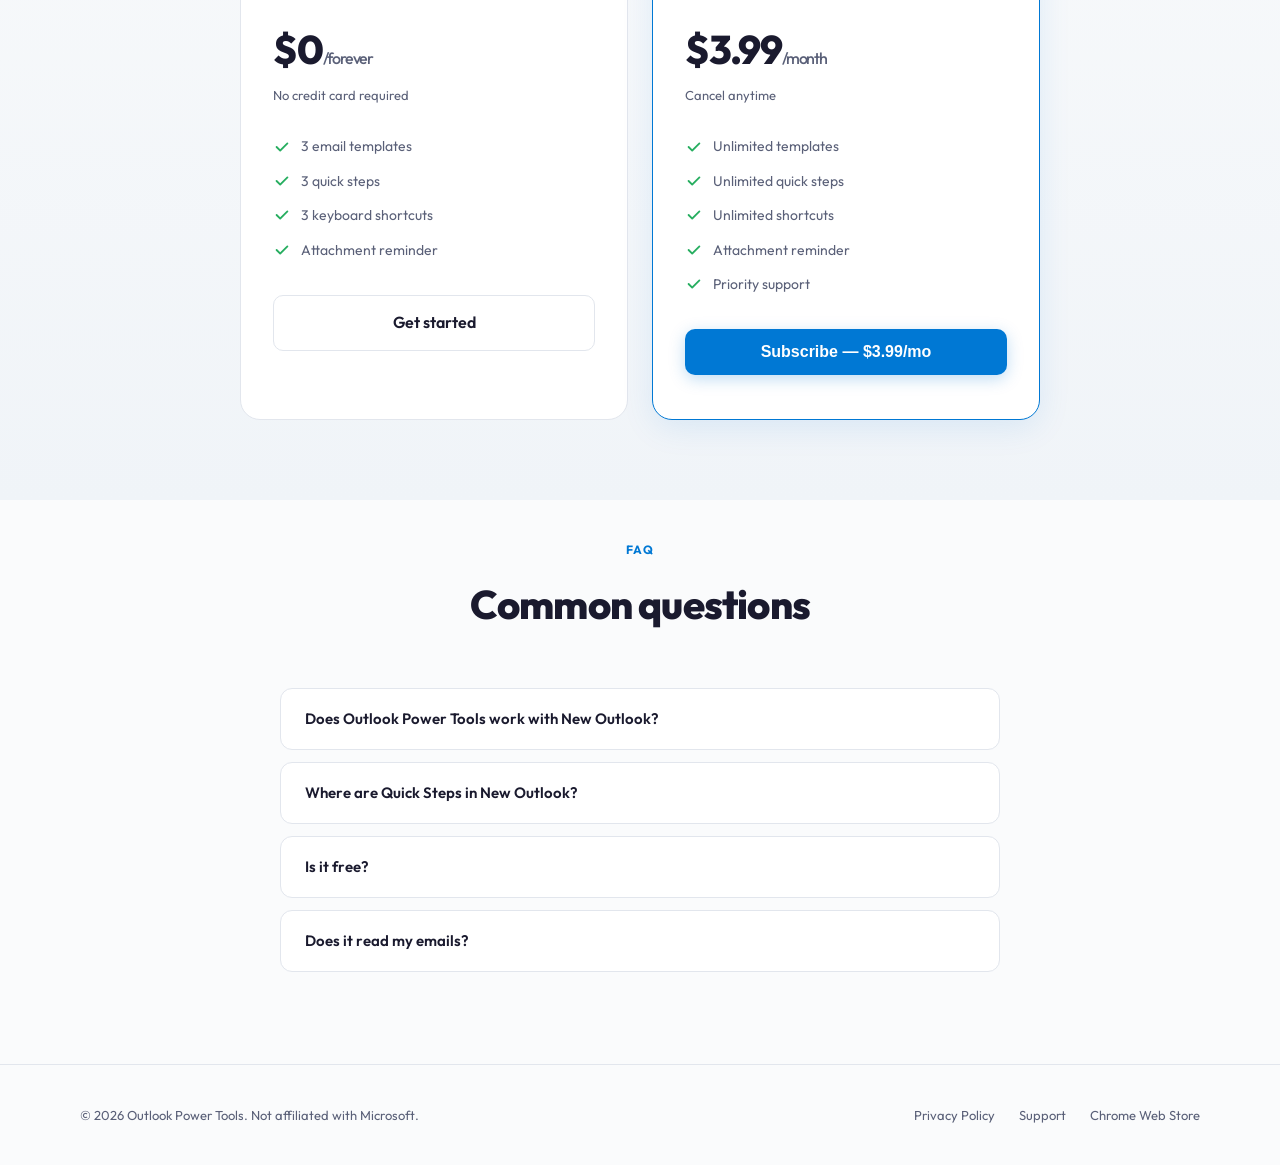
==== commit afcf2ba6: "feat: добавить Blog в навигацию + index-страница блога Co-Authored-By: Claude Opus 4.6 (1M context) " ====
--- a/index.html
+++ b/index.html
@@ -3,8 +3,8 @@
 <head>
   <meta charset="UTF-8">
   <meta name="viewport" content="width=device-width, initial-scale=1.0">
-  <title>Outlook Power Tools — Templates, Quick Steps & Shortcuts for New Outlook</title>
-  <meta name="description" content="Bring back email templates, quick steps, keyboard shortcuts and attachment reminder to New Outlook. Free Chrome extension for Outlook 365 and outlook.live.com.">
+  <title>Outlook Power Tools — Ad Blocker, Templates, PDF Export for New Outlook</title>
+  <meta name="description" content="Ad blocker, email templates, save as PDF, quick steps, keyboard shortcuts & unread badge for New Outlook. Free Chrome extension for outlook.live.com.">
   <link rel="canonical" href="https://outlookpowertools.com/">
   <link rel="icon" type="image/png" sizes="96x96" href="/favicon-96x96.png">
   <link rel="icon" type="image/svg+xml" href="/favicon.svg">
@@ -13,16 +13,16 @@
   <link rel="manifest" href="/site.webmanifest">
 
   <!-- Open Graph -->
-  <meta property="og:title" content="Outlook Power Tools — Restore Missing Features in New Outlook">
-  <meta property="og:description" content="Email templates, quick steps, keyboard shortcuts and attachment reminder for New Outlook. Free Chrome extension.">
+  <meta property="og:title" content="Outlook Power Tools — Ad Blocker, Templates & PDF Export for New Outlook">
+  <meta property="og:description" content="Ad blocker, email templates, save as PDF, quick steps, keyboard shortcuts & unread badge. Free Chrome extension.">
   <meta property="og:type" content="website">
   <meta property="og:url" content="https://outlookpowertools.com/">
   <meta property="og:image" content="https://outlookpowertools.com/og-image.png">
   <meta property="og:locale" content="en_US">
   <meta property="og:site_name" content="Outlook Power Tools">
   <meta name="twitter:card" content="summary_large_image">
-  <meta name="twitter:title" content="Outlook Power Tools — Restore Missing Features in New Outlook">
-  <meta name="twitter:description" content="Email templates, quick steps, keyboard shortcuts and attachment reminder. Free Chrome extension.">
+  <meta name="twitter:title" content="Outlook Power Tools — Ad Blocker, Templates & PDF Export for New Outlook">
+  <meta name="twitter:description" content="Ad blocker, email templates, save as PDF, quick steps, shortcuts & unread badge. Free Chrome extension.">
   <meta name="twitter:image" content="https://outlookpowertools.com/og-image.png">
 
   <!-- Schema.org JSON-LD -->
@@ -31,28 +31,37 @@
     "@context": "https://schema.org",
     "@type": "SoftwareApplication",
     "name": "Outlook Power Tools",
-    "description": "Chrome extension that brings back email templates, quick steps, keyboard shortcuts and attachment reminder to New Outlook (OWA).",
+    "description": "Chrome extension: ad blocker, email templates, save email as PDF, quick steps, keyboard shortcuts, unread badge and attachment reminder for New Outlook.",
     "url": "https://outlookpowertools.com/",
     "applicationCategory": "BrowserExtension",
     "operatingSystem": "Chrome",
+    "softwareVersion": "1.1.0",
+    "featureList": "Ad Blocker, Email Templates, Save Email as PDF, Quick Steps, Keyboard Shortcuts, Unread Count Badge, Attachment Reminder, Built-in Canned Responses",
     "offers": [
       {
         "@type": "Offer",
         "price": "0",
         "priceCurrency": "USD",
-        "description": "Free plan: 3 templates, 3 quick steps, 3 shortcuts"
+        "description": "Free: ad blocker, unread badge, attachment reminder, 15 built-in templates, 3 custom templates, 3 quick steps, 3 shortcuts, PDF via print dialog"
       },
       {
         "@type": "Offer",
         "price": "3.99",
         "priceCurrency": "USD",
         "billingIncrement": "P1M",
-        "description": "Pro monthly: unlimited templates, quick steps, shortcuts"
+        "description": "Pro monthly: unlimited templates, quick steps, shortcuts, one-click PDF download"
+      },
+      {
+        "@type": "Offer",
+        "price": "29.99",
+        "priceCurrency": "USD",
+        "billingIncrement": "P1Y",
+        "description": "Pro yearly: same as monthly, save 37%"
       }
     ],
     "author": {
       "@type": "Organization",
-      "name": "Outlook Power Tools",
+      "name": "NOVIKOV LABS",
       "url": "https://outlookpowertools.com/"
     }
   }
@@ -72,10 +81,18 @@
       },
       {
         "@type": "Question",
-        "name": "Is it free?",
+        "name": "Does it block ads in Outlook?",
         "acceptedAnswer": {
           "@type": "Answer",
-          "text": "Yes. The free plan includes 3 email templates, 3 quick steps, 3 keyboard shortcuts, and the attachment reminder. Pro ($3.99/mo) unlocks unlimited."
+          "text": "Yes. The built-in ad blocker removes sidebar ads, fake email ads, upgrade banners, and Ad Choices labels from your Outlook inbox automatically. Free for all users."
+        }
+      },
+      {
+        "@type": "Question",
+        "name": "Can I save Outlook emails as PDF?",
+        "acceptedAnswer": {
+          "@type": "Answer",
+          "text": "Yes. Click the PDF button in the toolbar to export any open email. Free users get a print dialog; Pro users get one-click auto-download to their Downloads folder."
         }
       },
       {
@@ -83,7 +100,23 @@
         "name": "Where are Quick Steps in New Outlook?",
         "acceptedAnswer": {
           "@type": "Answer",
-          "text": "Microsoft limited Quick Steps in New Outlook. Outlook Power Tools restores them as a Chrome extension — create custom action combos (mark as read + move, flag + forward) and run them with one click."
+          "text": "Microsoft limited Quick Steps in New Outlook. Outlook Power Tools restores them — create custom action combos (mark as read + move, flag + forward) and run them with one click from the toolbar."
+        }
+      },
+      {
+        "@type": "Question",
+        "name": "Does it show unread email count?",
+        "acceptedAnswer": {
+          "@type": "Answer",
+          "text": "Yes. The unread count badge appears on the browser tab favicon, in the page title, and on the extension icon in Chrome toolbar. Updates automatically."
+        }
+      },
+      {
+        "@type": "Question",
+        "name": "Is it free?",
+        "acceptedAnswer": {
+          "@type": "Answer",
+          "text": "Yes. The free plan includes ad blocker, unread badge, attachment reminder, 15 built-in email templates, 3 custom templates, 3 quick steps, and 3 keyboard shortcuts. Pro ($3.99/mo or $29.99/yr) unlocks unlimited."
         }
       },
       {
@@ -91,7 +124,15 @@
         "name": "Does it read my emails?",
         "acceptedAnswer": {
           "@type": "Answer",
-          "text": "No. Templates and shortcuts are stored locally in your browser (chrome.storage). The extension does not read, store, or transmit email content."
+          "text": "No. Templates and shortcuts are stored locally in your browser. The extension does not read, store, or transmit your email content."
+        }
+      },
+      {
+        "@type": "Question",
+        "name": "Are there built-in email templates?",
+        "acceptedAnswer": {
+          "@type": "Answer",
+          "text": "Yes. 15 pre-made templates across 5 categories: Acknowledgment, Follow-up, Scheduling, Out of Office, and Support. Insert with two clicks — no setup needed."
         }
       }
     ]
@@ -498,6 +539,7 @@
     <ul class="nav-links">
       <li><a href="#features">Features</a></li>
       <li><a href="#pricing">Pricing</a></li>
+      <li><a href="/blog/">Blog</a></li>
       <li><a href="/privacy.html">Privacy</a></li>
     </ul>
     <a href="https://chromewebstore.google.com/detail/outlook-power-tools" class="nav-cta">Add to Chrome</a>
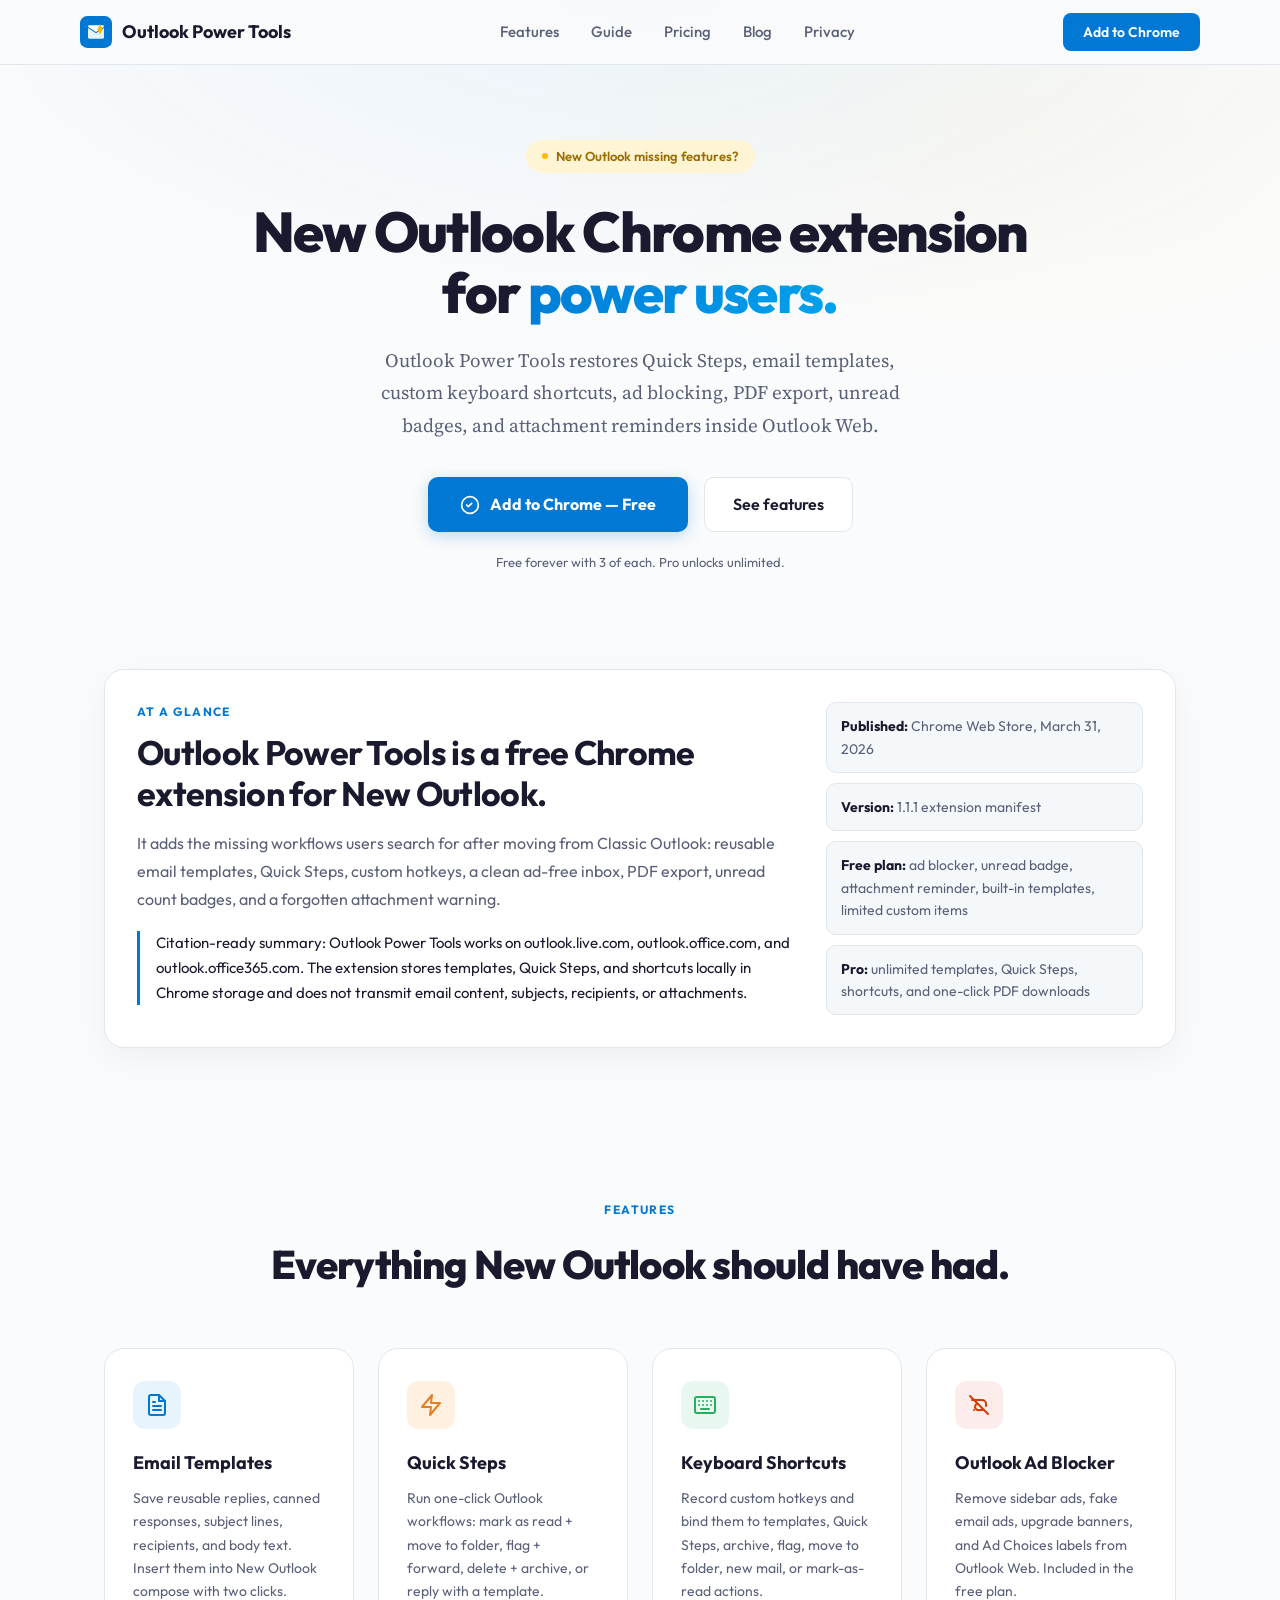
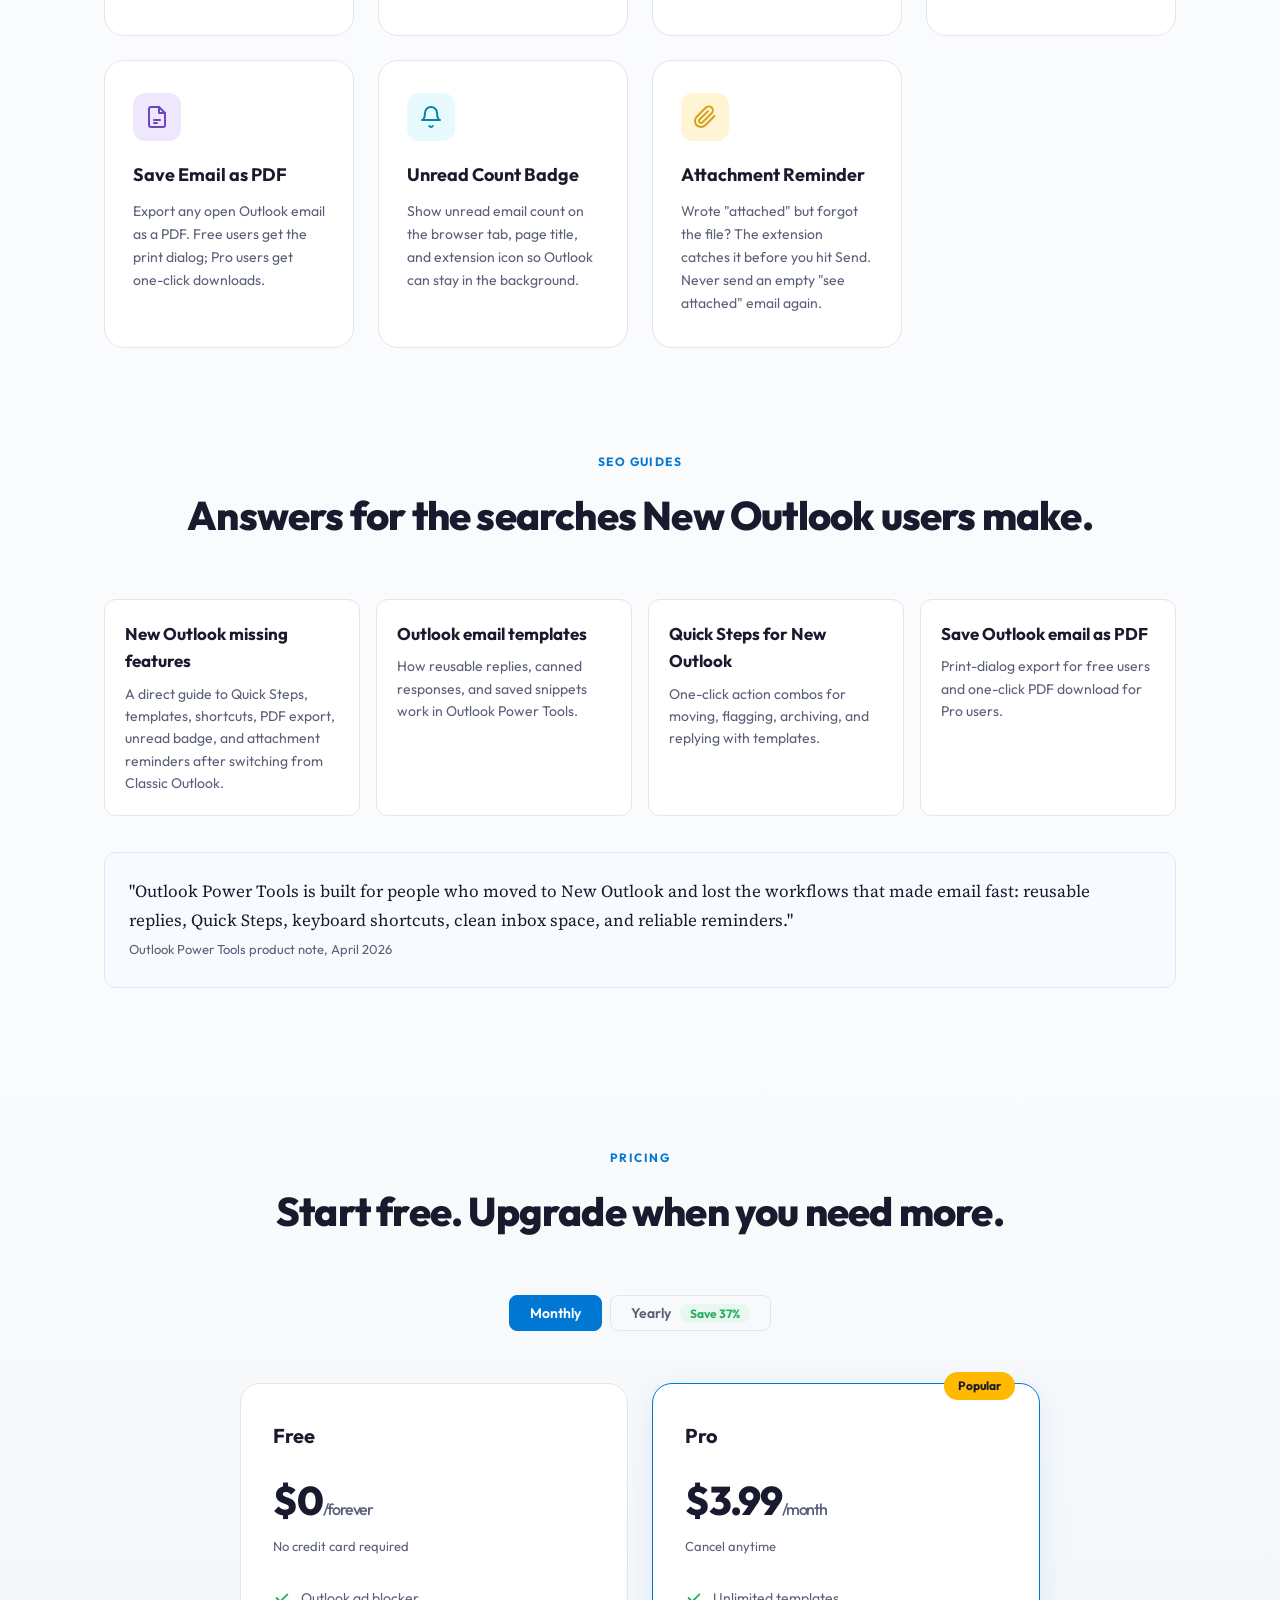
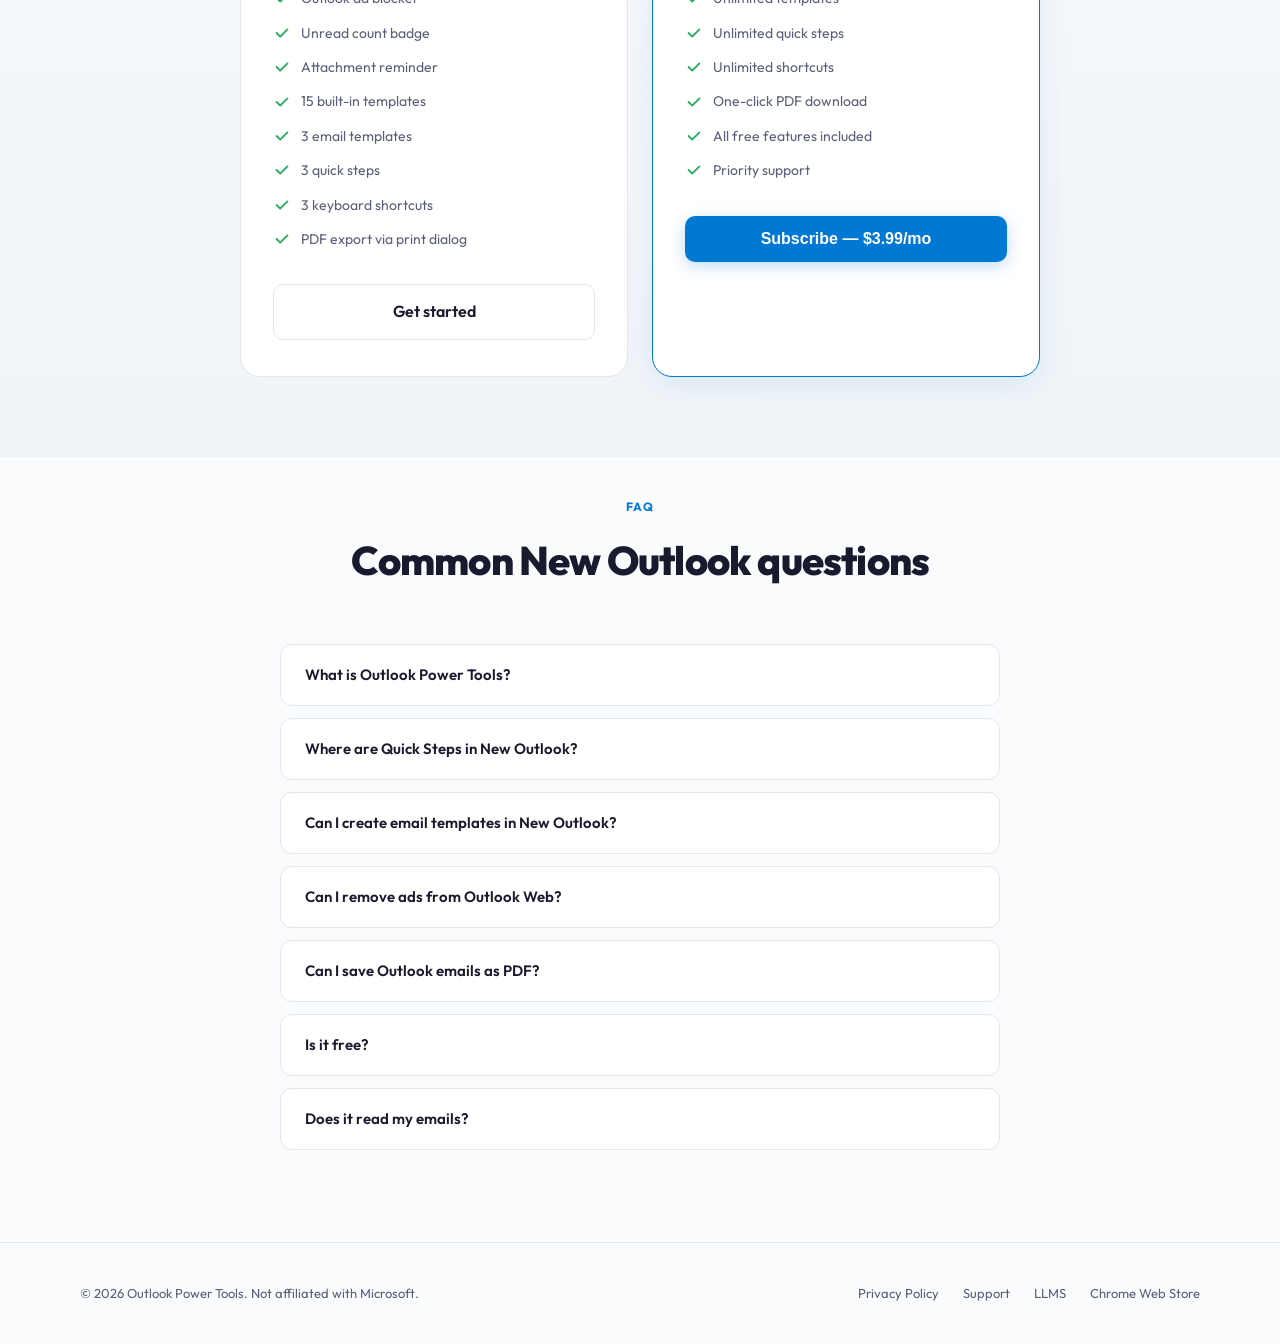
==== commit 898d3843: "seo: добавить статьи и GEO-страницы лендинга" ====
--- a/index.html
+++ b/index.html
@@ -3,9 +3,11 @@
 <head>
   <meta charset="UTF-8">
   <meta name="viewport" content="width=device-width, initial-scale=1.0">
-  <title>Outlook Power Tools — Ad Blocker, Templates, PDF Export for New Outlook</title>
-  <meta name="description" content="Ad blocker, email templates, save as PDF, quick steps, keyboard shortcuts & unread badge for New Outlook. Free Chrome extension for outlook.live.com.">
+  <title>Outlook Power Tools - New Outlook Chrome Extension</title>
+  <meta name="description" content="New Outlook Chrome extension with email templates, Quick Steps, custom shortcuts, ad blocker, PDF export, unread badge, and attachment reminder.">
   <link rel="canonical" href="https://outlookpowertools.com/">
+  <meta name="robots" content="index, follow, max-image-preview:large">
+  <meta name="theme-color" content="#0078D4">
   <link rel="icon" type="image/png" sizes="96x96" href="/favicon-96x96.png">
   <link rel="icon" type="image/svg+xml" href="/favicon.svg">
   <link rel="shortcut icon" href="/favicon.ico">
@@ -13,127 +15,149 @@
   <link rel="manifest" href="/site.webmanifest">
 
   <!-- Open Graph -->
-  <meta property="og:title" content="Outlook Power Tools — Ad Blocker, Templates & PDF Export for New Outlook">
-  <meta property="og:description" content="Ad blocker, email templates, save as PDF, quick steps, keyboard shortcuts & unread badge. Free Chrome extension.">
+  <meta property="og:title" content="Outlook Power Tools - New Outlook Chrome Extension">
+  <meta property="og:description" content="Restore Quick Steps, email templates, shortcuts, ad blocking, PDF export, unread count, and attachment reminders in New Outlook.">
   <meta property="og:type" content="website">
   <meta property="og:url" content="https://outlookpowertools.com/">
   <meta property="og:image" content="https://outlookpowertools.com/og-image.png">
   <meta property="og:locale" content="en_US">
   <meta property="og:site_name" content="Outlook Power Tools">
   <meta name="twitter:card" content="summary_large_image">
-  <meta name="twitter:title" content="Outlook Power Tools — Ad Blocker, Templates & PDF Export for New Outlook">
-  <meta name="twitter:description" content="Ad blocker, email templates, save as PDF, quick steps, shortcuts & unread badge. Free Chrome extension.">
+  <meta name="twitter:title" content="Outlook Power Tools - New Outlook Chrome Extension">
+  <meta name="twitter:description" content="Restore Quick Steps, templates, shortcuts, ad blocking, PDF export, unread count, and attachment reminders in New Outlook.">
   <meta name="twitter:image" content="https://outlookpowertools.com/og-image.png">
 
   <!-- Schema.org JSON-LD -->
   <script type="application/ld+json">
   {
     "@context": "https://schema.org",
-    "@type": "SoftwareApplication",
-    "name": "Outlook Power Tools",
-    "description": "Chrome extension: ad blocker, email templates, save email as PDF, quick steps, keyboard shortcuts, unread badge and attachment reminder for New Outlook.",
-    "url": "https://outlookpowertools.com/",
-    "applicationCategory": "BrowserExtension",
-    "operatingSystem": "Chrome",
-    "softwareVersion": "1.1.0",
-    "featureList": "Ad Blocker, Email Templates, Save Email as PDF, Quick Steps, Keyboard Shortcuts, Unread Count Badge, Attachment Reminder, Built-in Canned Responses",
-    "offers": [
+    "@graph": [
       {
-        "@type": "Offer",
-        "price": "0",
-        "priceCurrency": "USD",
-        "description": "Free: ad blocker, unread badge, attachment reminder, 15 built-in templates, 3 custom templates, 3 quick steps, 3 shortcuts, PDF via print dialog"
+        "@type": "Organization",
+        "@id": "https://outlookpowertools.com/#organization",
+        "name": "Outlook Power Tools",
+        "url": "https://outlookpowertools.com/",
+        "email": "novikn552ta@gmail.com",
+        "logo": "https://outlookpowertools.com/web-app-manifest-512x512.png",
+        "sameAs": [
+          "https://chromewebstore.google.com/detail/outlook-power-tools/bdeggncnolenmmhnhadpdlggnkkjfmhn"
+        ],
+        "knowsAbout": [
+          "New Outlook",
+          "Outlook Web App",
+          "email templates",
+          "Quick Steps",
+          "keyboard shortcuts",
+          "Chrome extensions",
+          "email productivity"
+        ]
       },
       {
-        "@type": "Offer",
-        "price": "3.99",
-        "priceCurrency": "USD",
-        "billingIncrement": "P1M",
-        "description": "Pro monthly: unlimited templates, quick steps, shortcuts, one-click PDF download"
+        "@type": "WebSite",
+        "@id": "https://outlookpowertools.com/#website",
+        "name": "Outlook Power Tools",
+        "url": "https://outlookpowertools.com/",
+        "publisher": { "@id": "https://outlookpowertools.com/#organization" },
+        "inLanguage": "en-US"
       },
       {
-        "@type": "Offer",
-        "price": "29.99",
-        "priceCurrency": "USD",
-        "billingIncrement": "P1Y",
-        "description": "Pro yearly: same as monthly, save 37%"
-      }
-    ],
-    "author": {
-      "@type": "Organization",
-      "name": "NOVIKOV LABS",
-      "url": "https://outlookpowertools.com/"
-    }
-  }
-  </script>
-  <script type="application/ld+json">
-  {
-    "@context": "https://schema.org",
-    "@type": "FAQPage",
-    "mainEntity": [
-      {
-        "@type": "Question",
-        "name": "Does Outlook Power Tools work with New Outlook?",
-        "acceptedAnswer": {
-          "@type": "Answer",
-          "text": "Yes. It works on outlook.live.com, outlook.office.com, and outlook.office365.com — all versions of New Outlook in the browser."
-        }
+        "@type": "SoftwareApplication",
+        "@id": "https://outlookpowertools.com/#software",
+        "name": "Outlook Power Tools",
+        "description": "Outlook Power Tools is a Chrome extension for New Outlook that adds email templates, Quick Steps, custom keyboard shortcuts, ad blocking, PDF export, unread count badges, and attachment reminders.",
+        "url": "https://outlookpowertools.com/",
+        "downloadUrl": "https://chromewebstore.google.com/detail/outlook-power-tools/bdeggncnolenmmhnhadpdlggnkkjfmhn",
+        "applicationCategory": "BrowserExtension",
+        "operatingSystem": "Chrome, Microsoft Edge, Chromium-based browsers",
+        "softwareVersion": "1.1.1",
+        "isAccessibleForFree": true,
+        "publisher": { "@id": "https://outlookpowertools.com/#organization" },
+        "featureList": [
+          "Email templates and canned responses",
+          "Quick Steps for New Outlook",
+          "Custom keyboard shortcuts",
+          "Outlook ad blocker",
+          "Save Outlook email as PDF",
+          "Unread count badge",
+          "Attachment reminder"
+        ],
+        "offers": [
+          {
+            "@type": "Offer",
+            "name": "Free",
+            "price": "0",
+            "priceCurrency": "USD",
+            "description": "Ad blocker, unread badge, attachment reminder, built-in templates, 3 custom templates, 3 quick steps, 3 shortcuts, and PDF export via print dialog."
+          },
+          {
+            "@type": "Offer",
+            "name": "Pro Monthly",
+            "price": "3.99",
+            "priceCurrency": "USD",
+            "description": "Unlimited templates, Quick Steps, shortcuts, and one-click PDF download."
+          },
+          {
+            "@type": "Offer",
+            "name": "Pro Yearly",
+            "price": "29.99",
+            "priceCurrency": "USD",
+            "description": "Unlimited templates, Quick Steps, shortcuts, and one-click PDF download with annual billing."
+          }
+        ]
       },
       {
-        "@type": "Question",
-        "name": "Does it block ads in Outlook?",
-        "acceptedAnswer": {
-          "@type": "Answer",
-          "text": "Yes. The built-in ad blocker removes sidebar ads, fake email ads, upgrade banners, and Ad Choices labels from your Outlook inbox automatically. Free for all users."
-        }
-      },
-      {
-        "@type": "Question",
-        "name": "Can I save Outlook emails as PDF?",
-        "acceptedAnswer": {
-          "@type": "Answer",
-          "text": "Yes. Click the PDF button in the toolbar to export any open email. Free users get a print dialog; Pro users get one-click auto-download to their Downloads folder."
-        }
-      },
-      {
-        "@type": "Question",
-        "name": "Where are Quick Steps in New Outlook?",
-        "acceptedAnswer": {
-          "@type": "Answer",
-          "text": "Microsoft limited Quick Steps in New Outlook. Outlook Power Tools restores them — create custom action combos (mark as read + move, flag + forward) and run them with one click from the toolbar."
-        }
-      },
-      {
-        "@type": "Question",
-        "name": "Does it show unread email count?",
-        "acceptedAnswer": {
-          "@type": "Answer",
-          "text": "Yes. The unread count badge appears on the browser tab favicon, in the page title, and on the extension icon in Chrome toolbar. Updates automatically."
-        }
-      },
-      {
-        "@type": "Question",
-        "name": "Is it free?",
-        "acceptedAnswer": {
-          "@type": "Answer",
-          "text": "Yes. The free plan includes ad blocker, unread badge, attachment reminder, 15 built-in email templates, 3 custom templates, 3 quick steps, and 3 keyboard shortcuts. Pro ($3.99/mo or $29.99/yr) unlocks unlimited."
-        }
-      },
-      {
-        "@type": "Question",
-        "name": "Does it read my emails?",
-        "acceptedAnswer": {
-          "@type": "Answer",
-          "text": "No. Templates and shortcuts are stored locally in your browser. The extension does not read, store, or transmit your email content."
-        }
-      },
-      {
-        "@type": "Question",
-        "name": "Are there built-in email templates?",
-        "acceptedAnswer": {
-          "@type": "Answer",
-          "text": "Yes. 15 pre-made templates across 5 categories: Acknowledgment, Follow-up, Scheduling, Out of Office, and Support. Insert with two clicks — no setup needed."
-        }
+        "@type": "FAQPage",
+        "@id": "https://outlookpowertools.com/#faq",
+        "mainEntity": [
+          {
+            "@type": "Question",
+            "name": "What is Outlook Power Tools?",
+            "acceptedAnswer": {
+              "@type": "Answer",
+              "text": "Outlook Power Tools is a Chrome extension for New Outlook and Outlook Web App. It restores missing productivity workflows such as reusable email templates, Quick Steps, custom keyboard shortcuts, ad blocking, PDF export, unread count badges, and attachment reminders."
+            }
+          },
+          {
+            "@type": "Question",
+            "name": "Where are Quick Steps in New Outlook?",
+            "acceptedAnswer": {
+              "@type": "Answer",
+              "text": "New Outlook has limited Quick Steps support, especially for personal Outlook accounts. Outlook Power Tools adds browser-based Quick Steps so users can run custom action combos like mark as read plus move to folder or reply with a template."
+            }
+          },
+          {
+            "@type": "Question",
+            "name": "Can I create email templates in New Outlook?",
+            "acceptedAnswer": {
+              "@type": "Answer",
+              "text": "Yes. Outlook Power Tools lets users save reusable replies, canned responses, subject lines, recipients, and body text, then insert them into New Outlook compose windows with two clicks."
+            }
+          },
+          {
+            "@type": "Question",
+            "name": "Does Outlook Power Tools block Outlook ads?",
+            "acceptedAnswer": {
+              "@type": "Answer",
+              "text": "Yes. The extension removes Outlook Web sidebar ads, fake email ads, upgrade banners, and Ad Choices labels. The ad blocker is included in the free plan."
+            }
+          },
+          {
+            "@type": "Question",
+            "name": "Can I save Outlook emails as PDF?",
+            "acceptedAnswer": {
+              "@type": "Answer",
+              "text": "Yes. Outlook Power Tools adds a PDF button to New Outlook. Free users get the browser print dialog; Pro users get one-click PDF downloads."
+            }
+          },
+          {
+            "@type": "Question",
+            "name": "Does Outlook Power Tools read or store email content?",
+            "acceptedAnswer": {
+              "@type": "Answer",
+              "text": "No. User templates, Quick Steps, and shortcuts are stored locally in Chrome storage. The extension does not transmit email content, subjects, recipients, or attachments."
+            }
+          }
+        ]
       }
     ]
   }
@@ -288,6 +312,56 @@
       animation: fadeInUp 1s ease-out;
     }
 
+    /* ===== ANSWER FIRST ===== */
+    .answer {
+      max-width: 1120px;
+      margin: 0 auto;
+      padding: 16px 24px 72px;
+    }
+    .answer-panel {
+      background: var(--surface);
+      border: 1px solid var(--border);
+      border-radius: var(--radius-lg);
+      padding: 32px;
+      display: grid;
+      grid-template-columns: minmax(0, 1.35fr) minmax(260px, 0.65fr);
+      gap: 32px;
+      box-shadow: 0 10px 36px rgba(17, 24, 39, 0.05);
+    }
+    .answer h2 {
+      font-size: clamp(24px, 3vw, 34px);
+      line-height: 1.2;
+      letter-spacing: -0.02em;
+      margin-bottom: 14px;
+    }
+    .answer-lead {
+      font-size: 16px;
+      color: var(--text-secondary);
+      line-height: 1.75;
+      margin-bottom: 18px;
+    }
+    .citation-note {
+      border-left: 3px solid var(--blue);
+      padding-left: 16px;
+      color: var(--text);
+      font-size: 15px;
+      line-height: 1.65;
+    }
+    .fact-list {
+      list-style: none;
+      display: grid;
+      gap: 10px;
+    }
+    .fact-list li {
+      background: #F5F8FB;
+      border: 1px solid var(--border);
+      border-radius: 10px;
+      padding: 12px 14px;
+      font-size: 14px;
+      color: var(--text-secondary);
+    }
+    .fact-list strong { color: var(--text); }
+
     /* ===== FEATURES ===== */
     .features {
       padding: 80px 24px;
@@ -341,6 +415,9 @@
     .feature-icon.qs { background: #FFF0E0; color: #E67E22; }
     .feature-icon.kb { background: #E8F8F0; color: #27AE60; }
     .feature-icon.att { background: var(--amber-light); color: #D4A017; }
+    .feature-icon.ad { background: #FDECEC; color: #D83B01; }
+    .feature-icon.pdf { background: #EFE8FD; color: #6B46C1; }
+    .feature-icon.badge { background: #E8FAFD; color: #0086A8; }
     .feature-card h3 {
       font-size: 18px; font-weight: 700;
       margin-bottom: 10px;
@@ -429,9 +506,41 @@
       margin-left: 6px;
     }
 
-    /* ===== PAYPAL BUTTON ===== */
-    #paypal-button-container {
-      min-height: 55px;
+    /* ===== INTERNAL LINKS ===== */
+    .guide-grid {
+      display: grid;
+      grid-template-columns: repeat(auto-fit, minmax(240px, 1fr));
+      gap: 16px;
+      margin-top: 32px;
+    }
+    .guide-card {
+      display: block;
+      background: var(--surface);
+      border: 1px solid var(--border);
+      border-radius: var(--radius);
+      padding: 20px;
+      color: var(--text);
+      text-decoration: none;
+      transition: all 0.2s;
+    }
+    .guide-card:hover {
+      border-color: var(--blue);
+      transform: translateY(-2px);
+      box-shadow: 0 8px 28px rgba(0, 120, 212, 0.08);
+    }
+    .guide-card h3 { font-size: 17px; margin-bottom: 8px; }
+    .guide-card p { color: var(--text-secondary); font-size: 14px; line-height: 1.6; }
+
+    .quote-card {
+      margin-top: 36px;
+      background: #F7FAFF;
+      border: 1px solid #D7E9FF;
+      border-radius: var(--radius);
+      padding: 24px;
+      color: var(--text);
+      font-family: 'Source Serif 4', serif;
+      font-size: 17px;
+      line-height: 1.7;
     }
 
     /* ===== SUCCESS MODAL ===== */
@@ -516,6 +625,7 @@
     @media (max-width: 768px) {
       .nav-links { display: none; }
       .pricing-grid { grid-template-columns: 1fr; }
+      .answer-panel { grid-template-columns: 1fr; padding: 24px; }
       .footer-inner { flex-direction: column; text-align: center; }
       .hero { padding: 120px 20px 60px; }
     }
@@ -538,31 +648,59 @@
     </a>
     <ul class="nav-links">
       <li><a href="#features">Features</a></li>
+      <li><a href="/new-outlook-missing-features">Guide</a></li>
       <li><a href="#pricing">Pricing</a></li>
       <li><a href="/blog/">Blog</a></li>
       <li><a href="/privacy.html">Privacy</a></li>
     </ul>
-    <a href="https://chromewebstore.google.com/detail/outlook-power-tools" class="nav-cta">Add to Chrome</a>
+    <a href="https://chromewebstore.google.com/detail/outlook-power-tools/bdeggncnolenmmhnhadpdlggnkkjfmhn" class="nav-cta">Add to Chrome</a>
   </div>
 </nav>
 
 <!-- HERO -->
 <section class="hero">
   <div class="hero-inner">
-    <div class="hero-badge">New Outlook lost your favorite features?</div>
-    <h1>Your Outlook workflow,<br><span class="accent">fully restored.</span></h1>
+    <div class="hero-badge">New Outlook missing features?</div>
+    <h1>New Outlook Chrome extension for <span class="accent">power users.</span></h1>
     <p class="hero-sub">
-      Microsoft removed Quick Steps, templates, and custom shortcuts from New Outlook.
-      This extension brings them back in one click.
+      Outlook Power Tools restores Quick Steps, email templates, custom keyboard shortcuts,
+      ad blocking, PDF export, unread badges, and attachment reminders inside Outlook Web.
     </p>
     <div class="hero-actions">
-      <a href="https://chromewebstore.google.com/detail/outlook-power-tools" class="btn-primary">
+      <a href="https://chromewebstore.google.com/detail/outlook-power-tools/bdeggncnolenmmhnhadpdlggnkkjfmhn" class="btn-primary">
         <svg viewBox="0 0 24 24" fill="none" stroke="currentColor" stroke-width="2" stroke-linecap="round" stroke-linejoin="round"><circle cx="12" cy="12" r="10"/><path d="M8 12l2 2 4-4"/></svg>
         Add to Chrome &mdash; Free
       </a>
       <a href="#features" class="btn-secondary">See features</a>
     </div>
     <p class="hero-note">Free forever with 3 of each. Pro unlocks unlimited.</p>
+  </div>
+</section>
+
+<!-- ANSWER FIRST -->
+<section class="answer" id="overview">
+  <div class="answer-panel">
+    <div>
+      <p class="section-label" style="text-align:left;">At a glance</p>
+      <h2>Outlook Power Tools is a free Chrome extension for New Outlook.</h2>
+      <p class="answer-lead">
+        It adds the missing workflows users search for after moving from Classic Outlook:
+        reusable email templates, Quick Steps, custom hotkeys, a clean ad-free inbox,
+        PDF export, unread count badges, and a forgotten attachment warning.
+      </p>
+      <p class="citation-note">
+        Citation-ready summary: Outlook Power Tools works on outlook.live.com,
+        outlook.office.com, and outlook.office365.com. The extension stores templates,
+        Quick Steps, and shortcuts locally in Chrome storage and does not transmit email
+        content, subjects, recipients, or attachments.
+      </p>
+    </div>
+    <ul class="fact-list">
+      <li><strong>Published:</strong> Chrome Web Store, March 31, 2026</li>
+      <li><strong>Version:</strong> 1.1.1 extension manifest</li>
+      <li><strong>Free plan:</strong> ad blocker, unread badge, attachment reminder, built-in templates, limited custom items</li>
+      <li><strong>Pro:</strong> unlimited templates, Quick Steps, shortcuts, and one-click PDF downloads</li>
+    </ul>
   </div>
 </section>
 
@@ -576,21 +714,42 @@
         <svg width="24" height="24" viewBox="0 0 24 24" fill="none" stroke="currentColor" stroke-width="2" stroke-linecap="round" stroke-linejoin="round"><path d="M14 2H6a2 2 0 00-2 2v16a2 2 0 002 2h12a2 2 0 002-2V8z"/><path d="M14 2v6h6"/><path d="M16 13H8"/><path d="M16 17H8"/><path d="M10 9H8"/></svg>
       </div>
       <h3>Email Templates</h3>
-      <p>Save any reply as a reusable template. Insert it into compose with two clicks. Subject, body, recipients&nbsp;&mdash; all pre-filled.</p>
+      <p>Save reusable replies, canned responses, subject lines, recipients, and body text. Insert them into New Outlook compose with two clicks.</p>
     </div>
     <div class="feature-card">
       <div class="feature-icon qs">
         <svg width="24" height="24" viewBox="0 0 24 24" fill="none" stroke="currentColor" stroke-width="2" stroke-linecap="round" stroke-linejoin="round"><path d="M13 2L3 14h9l-1 8 10-12h-9l1-8z"/></svg>
       </div>
       <h3>Quick Steps</h3>
-      <p>Chain multiple actions into one click. Mark&nbsp;as&nbsp;read + move to folder. Flag + forward. Delete + archive. Your rules, your combos.</p>
+      <p>Run one-click Outlook workflows: mark as read + move to folder, flag + forward, delete + archive, or reply with a template.</p>
     </div>
     <div class="feature-card">
       <div class="feature-icon kb">
         <svg width="24" height="24" viewBox="0 0 24 24" fill="none" stroke="currentColor" stroke-width="2" stroke-linecap="round" stroke-linejoin="round"><rect x="2" y="4" width="20" height="16" rx="2"/><path d="M6 8h.01"/><path d="M10 8h.01"/><path d="M14 8h.01"/><path d="M18 8h.01"/><path d="M6 12h.01"/><path d="M10 12h.01"/><path d="M14 12h.01"/><path d="M18 12h.01"/><path d="M8 16h8"/></svg>
       </div>
       <h3>Keyboard Shortcuts</h3>
-      <p>Record any key combination and bind it to templates, quick steps, or native Outlook actions. Ctrl+Shift+anything&nbsp;&mdash; it just works.</p>
+      <p>Record custom hotkeys and bind them to templates, Quick Steps, archive, flag, move to folder, new mail, or mark-as-read actions.</p>
+    </div>
+    <div class="feature-card">
+      <div class="feature-icon ad">
+        <svg width="24" height="24" viewBox="0 0 24 24" fill="none" stroke="currentColor" stroke-width="2" stroke-linecap="round" stroke-linejoin="round"><path d="M3 3l18 18"/><path d="M10.6 10.6A3 3 0 0012 17h5"/><path d="M7 17h.01"/><path d="M5 7h10a4 4 0 014 4v2"/></svg>
+      </div>
+      <h3>Outlook Ad Blocker</h3>
+      <p>Remove sidebar ads, fake email ads, upgrade banners, and Ad Choices labels from Outlook Web. Included in the free plan.</p>
+    </div>
+    <div class="feature-card">
+      <div class="feature-icon pdf">
+        <svg width="24" height="24" viewBox="0 0 24 24" fill="none" stroke="currentColor" stroke-width="2" stroke-linecap="round" stroke-linejoin="round"><path d="M14 2H6a2 2 0 00-2 2v16a2 2 0 002 2h12a2 2 0 002-2V8z"/><path d="M14 2v6h6"/><path d="M9 15h6"/><path d="M9 18h3"/></svg>
+      </div>
+      <h3>Save Email as PDF</h3>
+      <p>Export any open Outlook email as a PDF. Free users get the print dialog; Pro users get one-click downloads.</p>
+    </div>
+    <div class="feature-card">
+      <div class="feature-icon badge">
+        <svg width="24" height="24" viewBox="0 0 24 24" fill="none" stroke="currentColor" stroke-width="2" stroke-linecap="round" stroke-linejoin="round"><path d="M18 8a6 6 0 00-12 0c0 7-3 7-3 7h18s-3 0-3-7"/><path d="M13.73 21a2 2 0 01-3.46 0"/></svg>
+      </div>
+      <h3>Unread Count Badge</h3>
+      <p>Show unread email count on the browser tab, page title, and extension icon so Outlook can stay in the background.</p>
     </div>
     <div class="feature-card">
       <div class="feature-icon att">
@@ -599,6 +758,36 @@
       <h3>Attachment Reminder</h3>
       <p>Wrote "attached" but forgot the file? The extension catches it before you hit Send. Never send an empty "see attached" email again.</p>
     </div>
+  </div>
+</section>
+
+<!-- GUIDES -->
+<section class="features" id="guides" style="padding-top: 24px;">
+  <p class="section-label">SEO guides</p>
+  <h2 class="section-title">Answers for the searches New Outlook users make.</h2>
+  <div class="guide-grid">
+    <a class="guide-card" href="/new-outlook-missing-features">
+      <h3>New Outlook missing features</h3>
+      <p>A direct guide to Quick Steps, templates, shortcuts, PDF export, unread badge, and attachment reminders after switching from Classic Outlook.</p>
+    </a>
+    <a class="guide-card" href="/email-templates">
+      <h3>Outlook email templates</h3>
+      <p>How reusable replies, canned responses, and saved snippets work in Outlook Power Tools.</p>
+    </a>
+    <a class="guide-card" href="/quick-steps">
+      <h3>Quick Steps for New Outlook</h3>
+      <p>One-click action combos for moving, flagging, archiving, and replying with templates.</p>
+    </a>
+    <a class="guide-card" href="/save-outlook-email-as-pdf">
+      <h3>Save Outlook email as PDF</h3>
+      <p>Print-dialog export for free users and one-click PDF download for Pro users.</p>
+    </a>
+  </div>
+  <div class="quote-card">
+    "Outlook Power Tools is built for people who moved to New Outlook and lost the
+    workflows that made email fast: reusable replies, Quick Steps, keyboard shortcuts,
+    clean inbox space, and reliable reminders." <br>
+    <span style="font-family: 'Outfit', sans-serif; color: var(--text-secondary); font-size: 13px;">Outlook Power Tools product note, April 2026</span>
   </div>
 </section>
 
@@ -617,12 +806,16 @@
         <div class="price">$0<span>/forever</span></div>
         <p class="price-note">No credit card required</p>
         <ul>
+          <li>Outlook ad blocker</li>
+          <li>Unread count badge</li>
+          <li>Attachment reminder</li>
+          <li>15 built-in templates</li>
           <li>3 email templates</li>
           <li>3 quick steps</li>
           <li>3 keyboard shortcuts</li>
-          <li>Attachment reminder</li>
+          <li>PDF export via print dialog</li>
         </ul>
-        <a href="https://chromewebstore.google.com/detail/outlook-power-tools" class="btn-secondary">Get started</a>
+        <a href="https://chromewebstore.google.com/detail/outlook-power-tools/bdeggncnolenmmhnhadpdlggnkkjfmhn" class="btn-secondary">Get started</a>
       </div>
       <div class="price-card pro">
         <h3>Pro</h3>
@@ -632,7 +825,8 @@
           <li>Unlimited templates</li>
           <li>Unlimited quick steps</li>
           <li>Unlimited shortcuts</li>
-          <li>Attachment reminder</li>
+          <li>One-click PDF download</li>
+          <li>All free features included</li>
           <li>Priority support</li>
         </ul>
         <button id="stripe-checkout-btn" class="btn-primary" onclick="startStripeCheckout()">Subscribe — $3.99/mo</button>
@@ -645,23 +839,35 @@
 <!-- FAQ -->
 <section class="features" id="faq" style="padding-top: 40px;">
   <p class="section-label">FAQ</p>
-  <h2 class="section-title">Common questions</h2>
+  <h2 class="section-title">Common New Outlook questions</h2>
   <div style="max-width: 720px; margin: 0 auto;">
     <details style="border: 1px solid var(--border); border-radius: var(--radius); margin-bottom: 12px; background: var(--surface);">
-      <summary style="padding: 18px 24px; font-weight: 600; font-size: 15px; cursor: pointer; list-style: none;">Does Outlook Power Tools work with New Outlook?</summary>
-      <p style="padding: 0 24px 18px; color: var(--text-secondary); font-size: 14px; line-height: 1.7;">Yes. It works on outlook.live.com, outlook.office.com, and outlook.office365.com — all versions of New Outlook in the browser. Compatible with any Chromium-based browser.</p>
+      <summary style="padding: 18px 24px; font-weight: 600; font-size: 15px; cursor: pointer; list-style: none;">What is Outlook Power Tools?</summary>
+      <p style="padding: 0 24px 18px; color: var(--text-secondary); font-size: 14px; line-height: 1.7;">Outlook Power Tools is a Chrome extension for New Outlook and Outlook Web App. It restores missing productivity workflows such as reusable email templates, Quick Steps, custom keyboard shortcuts, ad blocking, PDF export, unread count badges, and attachment reminders.</p>
     </details>
     <details style="border: 1px solid var(--border); border-radius: var(--radius); margin-bottom: 12px; background: var(--surface);">
       <summary style="padding: 18px 24px; font-weight: 600; font-size: 15px; cursor: pointer; list-style: none;">Where are Quick Steps in New Outlook?</summary>
-      <p style="padding: 0 24px 18px; color: var(--text-secondary); font-size: 14px; line-height: 1.7;">Microsoft limited Quick Steps in New Outlook. This extension restores them — create custom action combos (mark as read + move to folder, flag + forward) and run them with one click or a keyboard shortcut.</p>
+      <p style="padding: 0 24px 18px; color: var(--text-secondary); font-size: 14px; line-height: 1.7;">New Outlook has limited Quick Steps support, especially for personal Outlook accounts. Outlook Power Tools adds browser-based Quick Steps so you can run custom action combos like mark as read plus move to folder or reply with a template.</p>
+    </details>
+    <details style="border: 1px solid var(--border); border-radius: var(--radius); margin-bottom: 12px; background: var(--surface);">
+      <summary style="padding: 18px 24px; font-weight: 600; font-size: 15px; cursor: pointer; list-style: none;">Can I create email templates in New Outlook?</summary>
+      <p style="padding: 0 24px 18px; color: var(--text-secondary); font-size: 14px; line-height: 1.7;">Yes. Save reusable replies, canned responses, subject lines, recipients, and body text, then insert them into New Outlook compose windows with two clicks.</p>
+    </details>
+    <details style="border: 1px solid var(--border); border-radius: var(--radius); margin-bottom: 12px; background: var(--surface);">
+      <summary style="padding: 18px 24px; font-weight: 600; font-size: 15px; cursor: pointer; list-style: none;">Can I remove ads from Outlook Web?</summary>
+      <p style="padding: 0 24px 18px; color: var(--text-secondary); font-size: 14px; line-height: 1.7;">Yes. The free ad blocker removes Outlook Web sidebar ads, fake email ads, upgrade banners, and Ad Choices labels.</p>
+    </details>
+    <details style="border: 1px solid var(--border); border-radius: var(--radius); margin-bottom: 12px; background: var(--surface);">
+      <summary style="padding: 18px 24px; font-weight: 600; font-size: 15px; cursor: pointer; list-style: none;">Can I save Outlook emails as PDF?</summary>
+      <p style="padding: 0 24px 18px; color: var(--text-secondary); font-size: 14px; line-height: 1.7;">Yes. Click the PDF button in the toolbar to export any open Outlook email. Free users get the browser print dialog; Pro users get one-click PDF downloads.</p>
     </details>
     <details style="border: 1px solid var(--border); border-radius: var(--radius); margin-bottom: 12px; background: var(--surface);">
       <summary style="padding: 18px 24px; font-weight: 600; font-size: 15px; cursor: pointer; list-style: none;">Is it free?</summary>
-      <p style="padding: 0 24px 18px; color: var(--text-secondary); font-size: 14px; line-height: 1.7;">Yes. The free plan includes 3 email templates, 3 quick steps, 3 keyboard shortcuts, and the attachment reminder (always free). Pro ($3.99/month or $29.99/year) unlocks unlimited everything.</p>
+      <p style="padding: 0 24px 18px; color: var(--text-secondary); font-size: 14px; line-height: 1.7;">Yes. The free plan includes ad blocker, unread badge, attachment reminder, built-in templates, 3 custom templates, 3 Quick Steps, 3 keyboard shortcuts, and PDF export via print dialog. Pro unlocks unlimited custom items and one-click PDF download.</p>
     </details>
     <details style="border: 1px solid var(--border); border-radius: var(--radius); margin-bottom: 12px; background: var(--surface);">
       <summary style="padding: 18px 24px; font-weight: 600; font-size: 15px; cursor: pointer; list-style: none;">Does it read my emails?</summary>
-      <p style="padding: 0 24px 18px; color: var(--text-secondary); font-size: 14px; line-height: 1.7;">No. Templates and shortcuts are stored locally in your browser. The extension does not read, store, or transmit your email content. See our <a href="/privacy.html" style="color: var(--blue);">privacy policy</a>.</p>
+      <p style="padding: 0 24px 18px; color: var(--text-secondary); font-size: 14px; line-height: 1.7;">No. Templates, Quick Steps, and shortcuts are stored locally in your browser. The extension does not transmit email content, subjects, recipients, or attachments. See our <a href="/privacy.html" style="color: var(--blue);">privacy policy</a>.</p>
     </details>
   </div>
 </section>
@@ -678,7 +884,7 @@
       <span id="licenseKeyText">...</span>
       <span class="hint">Click to copy</span>
     </div>
-    <a href="https://chromewebstore.google.com/detail/outlook-power-tools" class="btn-primary">Open Extension</a>
+    <a href="https://chromewebstore.google.com/detail/outlook-power-tools/bdeggncnolenmmhnhadpdlggnkkjfmhn" class="btn-primary">Open Extension</a>
   </div>
 </div>
 
@@ -689,7 +895,8 @@
     <div class="footer-links">
       <a href="/privacy.html">Privacy Policy</a>
       <a href="mailto:novikn552ta@gmail.com">Support</a>
-      <a href="https://chromewebstore.google.com/detail/outlook-power-tools">Chrome Web Store</a>
+      <a href="/llms.txt">LLMS</a>
+      <a href="https://chromewebstore.google.com/detail/outlook-power-tools/bdeggncnolenmmhnhadpdlggnkkjfmhn">Chrome Web Store</a>
     </div>
   </div>
 </footer>
